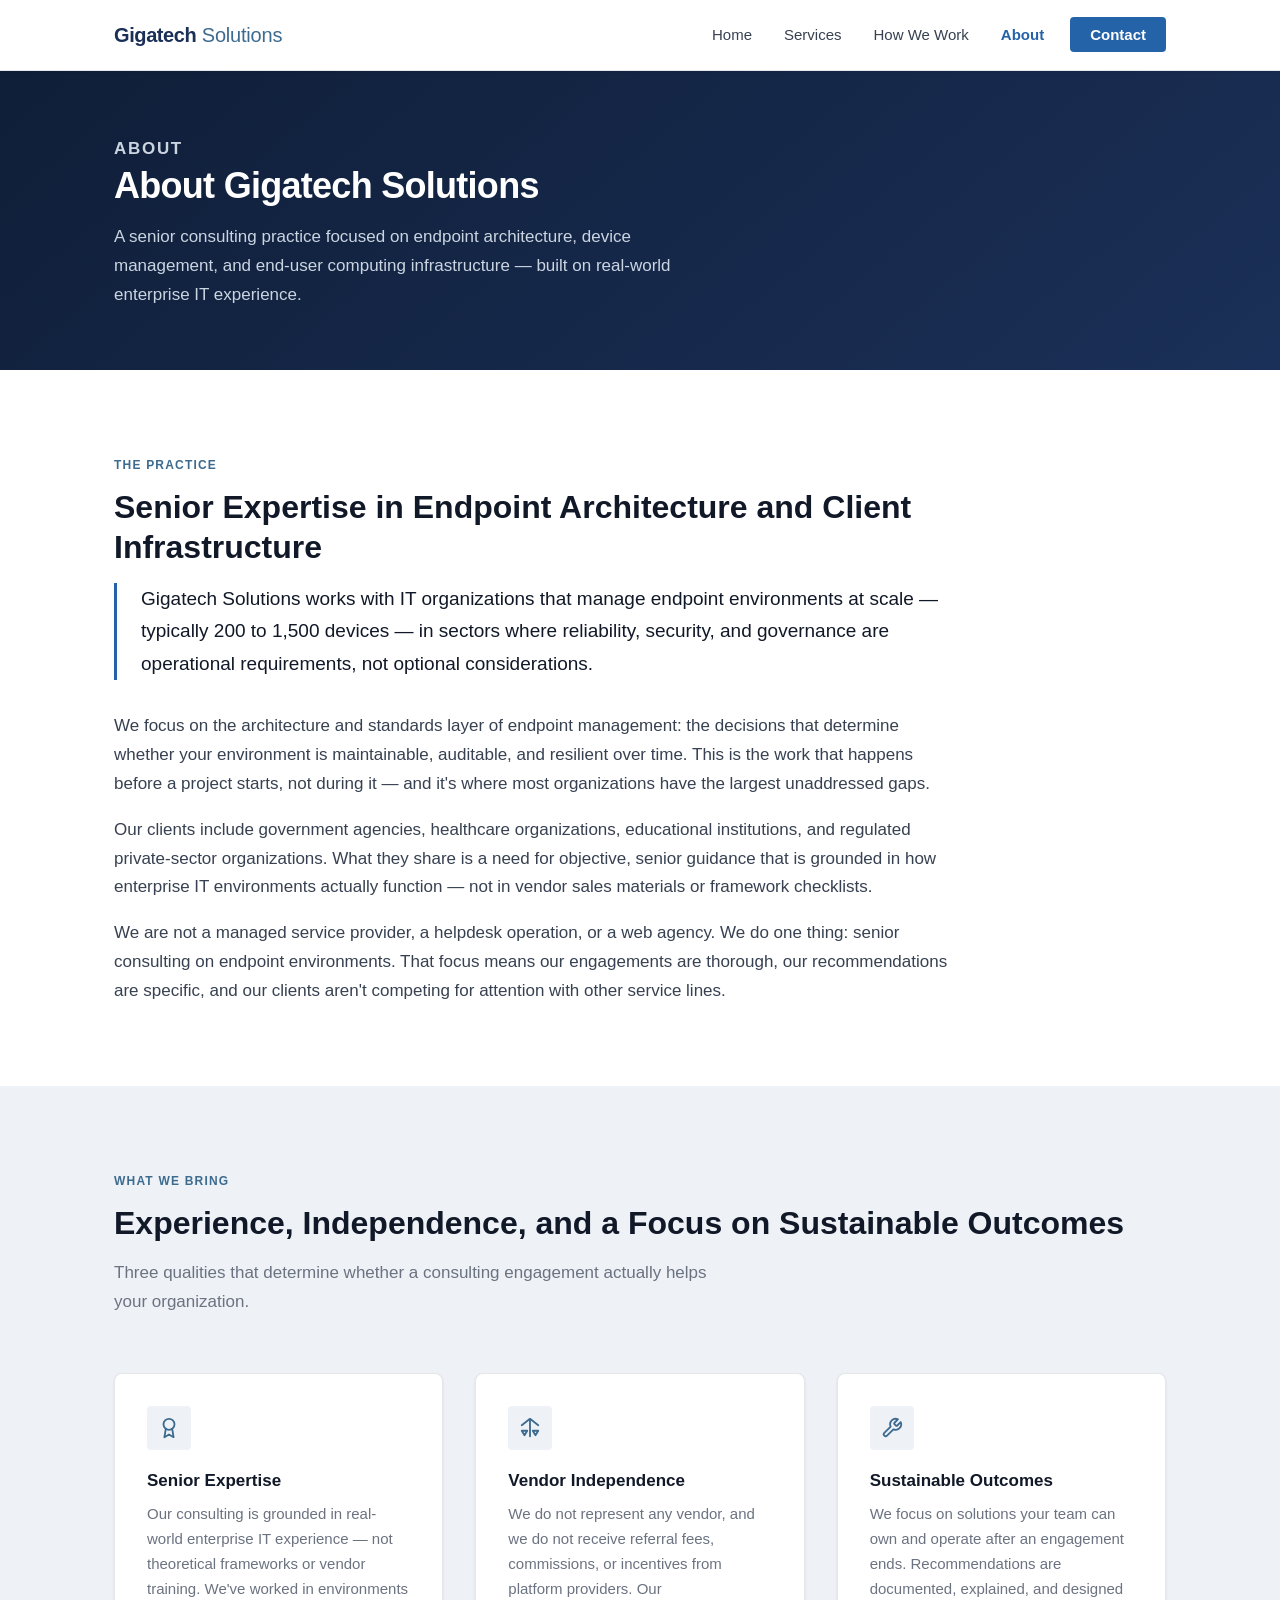
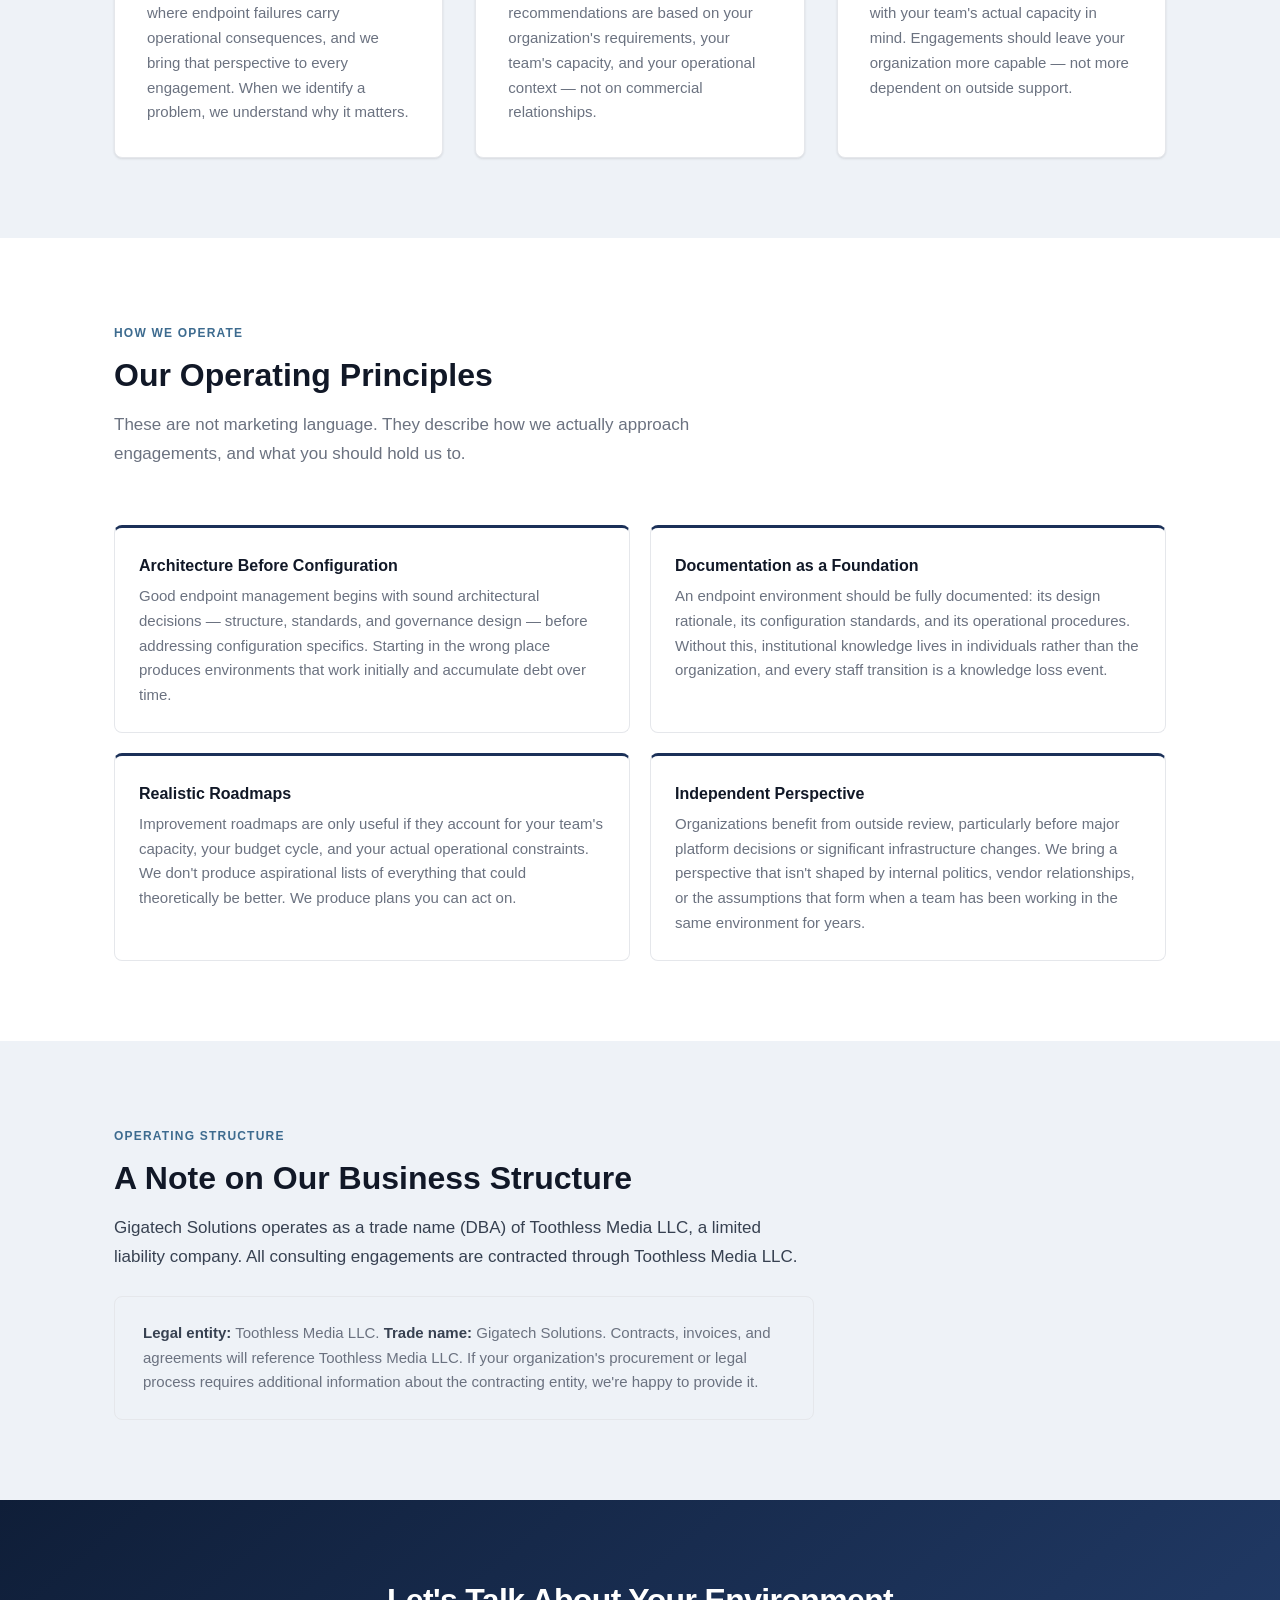
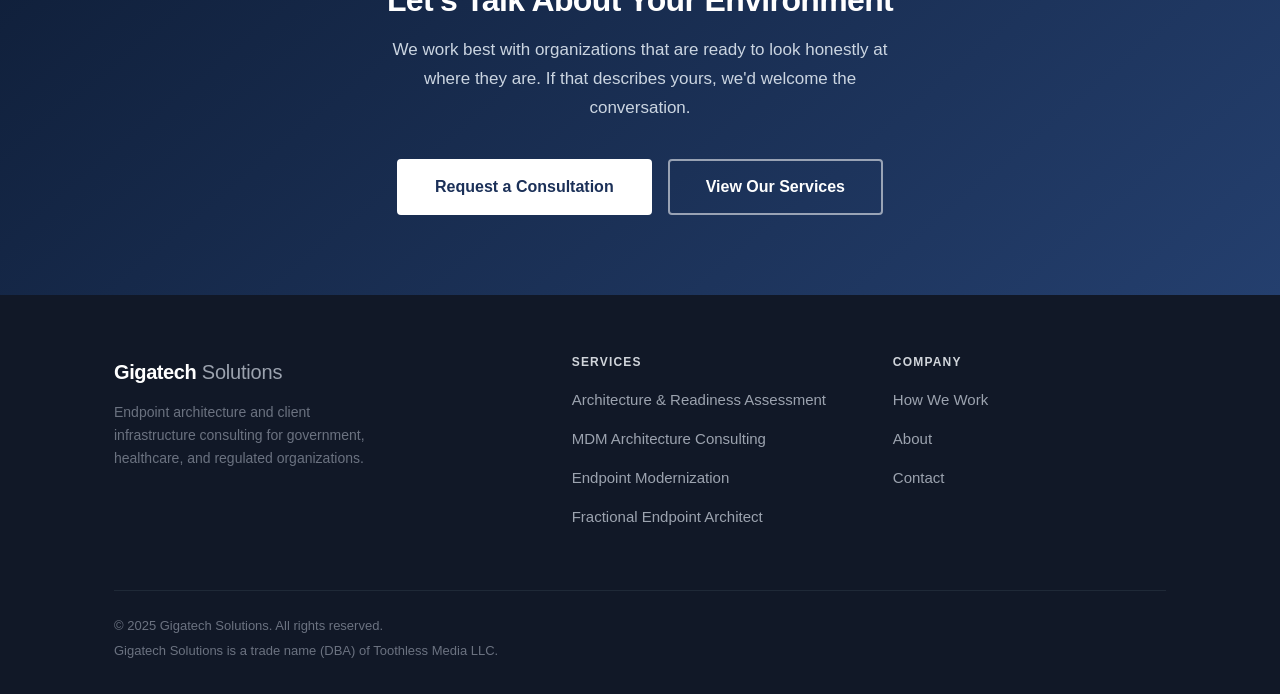
==== about.html @ c2389731 "Initial build: Gigatech Solutions website Five-page static site for Gigatech Solutions (DBA of Tooth" ====
<!DOCTYPE html>
<html lang="en">
<head>
  <meta charset="UTF-8" />
  <meta name="viewport" content="width=device-width, initial-scale=1.0" />
  <title>About — Gigatech Solutions</title>
  <meta name="description" content="Gigatech Solutions is a senior-level consulting practice focused on endpoint architecture, device management, and end-user computing environments. Learn about our approach and operating principles." />
  <link rel="stylesheet" href="css/styles.css" />
</head>
<body>

  <!-- ============================================================
       NAVIGATION
  ============================================================ -->
  <header class="site-header">
    <nav class="nav-container" role="navigation" aria-label="Main navigation">
      <a href="index.html" class="nav-logo" aria-label="Gigatech Solutions home">
        <span class="logo-primary">Gigatech</span><span class="logo-secondary">&nbsp;Solutions</span>
      </a>
      <button class="nav-toggle" aria-label="Toggle navigation" aria-expanded="false">
        <span></span>
        <span></span>
        <span></span>
      </button>
      <ul class="nav-links" role="list">
        <li><a href="index.html">Home</a></li>
        <li><a href="services.html">Services</a></li>
        <li><a href="how-we-work.html">How We Work</a></li>
        <li><a href="about.html">About</a></li>
        <li><a href="contact.html" class="nav-cta">Contact</a></li>
      </ul>
    </nav>
  </header>


  <!-- ============================================================
       PAGE HEADER
  ============================================================ -->
  <section class="page-header" aria-label="Page introduction">
    <div class="container">
      <p class="page-header-label">About</p>
      <h1>About Gigatech Solutions</h1>
      <p>
        A senior consulting practice focused on endpoint architecture, device management,
        and end-user computing infrastructure — built on real-world enterprise IT experience.
      </p>
    </div>
  </section>


  <!-- ============================================================
       ABOUT THE PRACTICE
  ============================================================ -->
  <section class="section" aria-labelledby="about-heading">
    <div class="container">
      <div style="max-width: 840px;">

        <p class="section-label">The Practice</p>
        <h2 class="section-heading" id="about-heading">Senior Expertise in Endpoint Architecture and Client Infrastructure</h2>

        <p class="about-lead">
          Gigatech Solutions works with IT organizations that manage endpoint environments
          at scale — typically 200 to 1,500 devices — in sectors where reliability, security,
          and governance are operational requirements, not optional considerations.
        </p>

        <p>
          We focus on the architecture and standards layer of endpoint management: the
          decisions that determine whether your environment is maintainable, auditable, and
          resilient over time. This is the work that happens before a project starts, not
          during it — and it's where most organizations have the largest unaddressed gaps.
        </p>

        <p>
          Our clients include government agencies, healthcare organizations, educational
          institutions, and regulated private-sector organizations. What they share is a
          need for objective, senior guidance that is grounded in how enterprise IT
          environments actually function — not in vendor sales materials or framework
          checklists.
        </p>

        <p>
          We are not a managed service provider, a helpdesk operation, or a web agency.
          We do one thing: senior consulting on endpoint environments. That focus means our
          engagements are thorough, our recommendations are specific, and our clients aren't
          competing for attention with other service lines.
        </p>

      </div>
    </div>
  </section>


  <!-- ============================================================
       WHAT WE BRING
  ============================================================ -->
  <section class="section section-alt" aria-labelledby="bring-heading">
    <div class="container">

      <div class="section-header">
        <p class="section-label">What We Bring</p>
        <h2 class="section-heading" id="bring-heading">Experience, Independence, and a Focus on Sustainable Outcomes</h2>
        <p class="section-subheading">
          Three qualities that determine whether a consulting engagement actually helps
          your organization.
        </p>
      </div>

      <div class="grid-3">

        <div class="overview-card">
          <div class="card-icon" aria-hidden="true">
            <!-- Award/star icon -->
            <svg width="22" height="22" viewBox="0 0 24 24" fill="none" stroke="currentColor" stroke-width="2" stroke-linecap="round" stroke-linejoin="round">
              <circle cx="12" cy="8" r="6"/>
              <path d="M15.477 12.89L17 22l-5-3-5 3 1.523-9.11"/>
            </svg>
          </div>
          <p class="card-title">Senior Expertise</p>
          <p class="card-text">
            Our consulting is grounded in real-world enterprise IT experience — not theoretical
            frameworks or vendor training. We've worked in environments where endpoint failures
            carry operational consequences, and we bring that perspective to every engagement.
            When we identify a problem, we understand why it matters.
          </p>
        </div>

        <div class="overview-card">
          <div class="card-icon" aria-hidden="true">
            <!-- Scale/balance icon -->
            <svg width="22" height="22" viewBox="0 0 24 24" fill="none" stroke="currentColor" stroke-width="2" stroke-linecap="round" stroke-linejoin="round">
              <line x1="12" y1="3" x2="12" y2="21"/>
              <path d="M3 9l9-7 9 7"/>
              <path d="M3 15h6l-3 5-3-5z"/>
              <path d="M15 15h6l-3 5-3-5z"/>
            </svg>
          </div>
          <p class="card-title">Vendor Independence</p>
          <p class="card-text">
            We do not represent any vendor, and we do not receive referral fees, commissions,
            or incentives from platform providers. Our recommendations are based on your
            organization's requirements, your team's capacity, and your operational context —
            not on commercial relationships.
          </p>
        </div>

        <div class="overview-card">
          <div class="card-icon" aria-hidden="true">
            <!-- Wrench/tool icon -->
            <svg width="22" height="22" viewBox="0 0 24 24" fill="none" stroke="currentColor" stroke-width="2" stroke-linecap="round" stroke-linejoin="round">
              <path d="M14.7 6.3a1 1 0 0 0 0 1.4l1.6 1.6a1 1 0 0 0 1.4 0l3.77-3.77a6 6 0 0 1-7.94 7.94l-6.91 6.91a2.12 2.12 0 0 1-3-3l6.91-6.91a6 6 0 0 1 7.94-7.94l-3.76 3.76z"/>
            </svg>
          </div>
          <p class="card-title">Sustainable Outcomes</p>
          <p class="card-text">
            We focus on solutions your team can own and operate after an engagement ends.
            Recommendations are documented, explained, and designed with your team's actual
            capacity in mind. Engagements should leave your organization more capable —
            not more dependent on outside support.
          </p>
        </div>

      </div>
    </div>
  </section>


  <!-- ============================================================
       OPERATING PRINCIPLES
  ============================================================ -->
  <section class="section" aria-labelledby="principles-heading">
    <div class="container">

      <div class="section-header">
        <p class="section-label">How We Operate</p>
        <h2 class="section-heading" id="principles-heading">Our Operating Principles</h2>
        <p class="section-subheading">
          These are not marketing language. They describe how we actually approach
          engagements, and what you should hold us to.
        </p>
      </div>

      <div class="principles-grid">

        <div class="principle-item">
          <h4>Architecture Before Configuration</h4>
          <p>
            Good endpoint management begins with sound architectural decisions — structure,
            standards, and governance design — before addressing configuration specifics.
            Starting in the wrong place produces environments that work initially and
            accumulate debt over time.
          </p>
        </div>

        <div class="principle-item">
          <h4>Documentation as a Foundation</h4>
          <p>
            An endpoint environment should be fully documented: its design rationale,
            its configuration standards, and its operational procedures. Without this,
            institutional knowledge lives in individuals rather than the organization,
            and every staff transition is a knowledge loss event.
          </p>
        </div>

        <div class="principle-item">
          <h4>Realistic Roadmaps</h4>
          <p>
            Improvement roadmaps are only useful if they account for your team's capacity,
            your budget cycle, and your actual operational constraints. We don't produce
            aspirational lists of everything that could theoretically be better.
            We produce plans you can act on.
          </p>
        </div>

        <div class="principle-item">
          <h4>Independent Perspective</h4>
          <p>
            Organizations benefit from outside review, particularly before major platform
            decisions or significant infrastructure changes. We bring a perspective that
            isn't shaped by internal politics, vendor relationships, or the assumptions
            that form when a team has been working in the same environment for years.
          </p>
        </div>

      </div>
    </div>
  </section>


  <!-- ============================================================
       OPERATING STRUCTURE
  ============================================================ -->
  <section class="section section-alt" aria-labelledby="structure-heading">
    <div class="container">
      <div style="max-width: 700px;">

        <p class="section-label">Operating Structure</p>
        <h2 class="section-heading" id="structure-heading">A Note on Our Business Structure</h2>

        <p>
          Gigatech Solutions operates as a trade name (DBA) of Toothless Media LLC, a limited
          liability company. All consulting engagements are contracted through Toothless Media LLC.
        </p>

        <div class="dba-notice mt-6">
          <strong>Legal entity:</strong> Toothless Media LLC. <strong>Trade name:</strong> Gigatech Solutions.
          Contracts, invoices, and agreements will reference Toothless Media LLC. If your organization's
          procurement or legal process requires additional information about the contracting entity,
          we're happy to provide it.
        </div>

      </div>
    </div>
  </section>


  <!-- ============================================================
       CTA BANNER
  ============================================================ -->
  <section class="cta-section" aria-labelledby="about-cta-heading">
    <div class="container">
      <h2 id="about-cta-heading">Let's Talk About Your Environment</h2>
      <p>
        We work best with organizations that are ready to look honestly at where they are.
        If that describes yours, we'd welcome the conversation.
      </p>
      <div class="cta-actions">
        <a href="contact.html" class="btn btn-white btn-lg">Request a Consultation</a>
        <a href="services.html" class="btn btn-outline-white btn-lg">View Our Services</a>
      </div>
    </div>
  </section>


  <!-- ============================================================
       FOOTER
  ============================================================ -->
  <footer class="site-footer" role="contentinfo">
    <div class="container">
      <div class="footer-grid">

        <div class="footer-brand">
          <a href="index.html" class="nav-logo" aria-label="Gigatech Solutions home">
            <span class="logo-primary">Gigatech</span><span class="logo-secondary">&nbsp;Solutions</span>
          </a>
          <p class="footer-tagline">
            Endpoint architecture and client infrastructure consulting for government,
            healthcare, and regulated organizations.
          </p>
        </div>

        <div class="footer-col">
          <h4>Services</h4>
          <ul>
            <li><a href="services.html#assessment">Architecture &amp; Readiness Assessment</a></li>
            <li><a href="services.html#mdm">MDM Architecture Consulting</a></li>
            <li><a href="services.html#modernization">Endpoint Modernization</a></li>
            <li><a href="services.html#fractional">Fractional Endpoint Architect</a></li>
          </ul>
        </div>

        <div class="footer-col">
          <h4>Company</h4>
          <ul>
            <li><a href="how-we-work.html">How We Work</a></li>
            <li><a href="about.html">About</a></li>
            <li><a href="contact.html">Contact</a></li>
          </ul>
        </div>

      </div>

      <div class="footer-bottom">
        <div class="footer-legal">
          <p>&copy; 2025 Gigatech Solutions. All rights reserved.</p>
          <p>Gigatech Solutions is a trade name (DBA) of Toothless Media LLC.</p>
        </div>
      </div>
    </div>
  </footer>

  <script src="js/main.js"></script>
</body>
</html>
---- css/styles.css ----
/* ==============================================
   Gigatech Solutions — Main Stylesheet
   Version 1.0
   ============================================== */


/* ==============================================
   1. CSS CUSTOM PROPERTIES
   ============================================== */

:root {
  /* Colors */
  --navy:          #1b3058;
  --navy-dark:     #0f1e38;
  --navy-mid:      #243f6e;
  --blue:          #2563a8;
  --blue-hover:    #1d4f8c;
  --blue-light:    #dbeafe;
  --steel:         #3d6b8f;
  --text-dark:     #111827;
  --text-body:     #374151;
  --text-muted:    #6b7280;
  --border:        #e5e7eb;
  --border-light:  #f3f4f6;
  --bg-white:      #ffffff;
  --bg-light:      #f9fafb;
  --bg-section:    #eef2f7;

  /* Shadows */
  --shadow-sm: 0 1px 3px rgba(0,0,0,0.07), 0 1px 2px rgba(0,0,0,0.04);
  --shadow-md: 0 4px 8px rgba(0,0,0,0.08), 0 2px 4px rgba(0,0,0,0.04);
  --shadow-lg: 0 10px 24px rgba(0,0,0,0.10), 0 4px 8px rgba(0,0,0,0.05);

  /* Typography */
  --font: -apple-system, BlinkMacSystemFont, 'Segoe UI', Roboto, 'Helvetica Neue', Arial, sans-serif;

  /* Spacing */
  --section-padding: 80px;
  --container-padding: 24px;
  --max-width: 1100px;

  /* Layout */
  --nav-height: 70px;
  --radius:    4px;
  --radius-md: 8px;

  /* Transitions */
  --transition:      150ms ease;
  --transition-slow: 250ms ease;
}


/* ==============================================
   2. RESET & BASE
   ============================================== */

*, *::before, *::after {
  box-sizing: border-box;
  margin: 0;
  padding: 0;
}

html {
  font-size: 16px;
  scroll-behavior: smooth;
  -webkit-font-smoothing: antialiased;
  -moz-osx-font-smoothing: grayscale;
}

body {
  font-family: var(--font);
  font-size: 1.0625rem;
  line-height: 1.7;
  color: var(--text-body);
  background-color: var(--bg-white);
}

img { max-width: 100%; display: block; }

a {
  color: var(--blue);
  text-decoration: none;
  transition: color var(--transition);
}
a:hover { color: var(--blue-hover); }

ul { list-style: none; }

h1, h2, h3, h4, h5, h6 {
  font-family: var(--font);
  font-weight: 700;
  line-height: 1.25;
  color: var(--text-dark);
}

h1 { font-size: 2.75rem; }
h2 { font-size: 2rem; }
h3 { font-size: 1.375rem; }
h4 { font-size: 1.125rem; }

p { margin-bottom: 1em; }
p:last-child { margin-bottom: 0; }

strong { font-weight: 600; color: var(--text-dark); }


/* ==============================================
   3. LAYOUT UTILITIES
   ============================================== */

.container {
  max-width: var(--max-width);
  margin: 0 auto;
  padding: 0 var(--container-padding);
}

.section { padding: var(--section-padding) 0; }

.section-alt  { background-color: var(--bg-section); }
.section-dark { background-color: var(--navy); color: white; }

.section-label {
  display: inline-block;
  font-size: 0.75rem;
  font-weight: 600;
  letter-spacing: 0.1em;
  text-transform: uppercase;
  color: var(--steel);
  margin-bottom: 12px;
}
.section-dark .section-label { color: #93c5fd; }

.section-heading {
  font-size: 2rem;
  font-weight: 700;
  color: var(--text-dark);
  line-height: 1.25;
  margin-bottom: 16px;
}
.section-dark .section-heading { color: white; }

.section-subheading {
  font-size: 1.0625rem;
  color: var(--text-muted);
  max-width: 600px;
  line-height: 1.7;
}
.section-dark .section-subheading { color: #cbd5e1; }

.section-header { margin-bottom: 56px; }
.section-header.centered { text-align: center; }
.section-header.centered .section-subheading { margin: 0 auto; }

.grid-2 { display: grid; grid-template-columns: 1fr 1fr;          gap: 32px; }
.grid-3 { display: grid; grid-template-columns: repeat(3, 1fr);   gap: 32px; }
.grid-4 { display: grid; grid-template-columns: repeat(4, 1fr);   gap: 24px; }


/* ==============================================
   4. BUTTONS
   ============================================== */

.btn {
  display: inline-block;
  padding: 12px 28px;
  font-size: 0.9375rem;
  font-weight: 600;
  font-family: var(--font);
  border-radius: var(--radius);
  cursor: pointer;
  transition: background-color var(--transition), color var(--transition),
              border-color var(--transition), box-shadow var(--transition);
  border: 2px solid transparent;
  text-align: center;
  white-space: nowrap;
  line-height: 1.4;
}

.btn-primary {
  background-color: var(--blue);
  color: white;
  border-color: var(--blue);
}
.btn-primary:hover {
  background-color: var(--blue-hover);
  border-color: var(--blue-hover);
  color: white;
  box-shadow: 0 2px 8px rgba(37,99,168,0.3);
}

.btn-outline {
  background-color: transparent;
  color: var(--blue);
  border-color: var(--blue);
}
.btn-outline:hover {
  background-color: var(--blue);
  color: white;
}

.btn-outline-white {
  background-color: transparent;
  color: white;
  border-color: rgba(255,255,255,0.55);
}
.btn-outline-white:hover {
  background-color: rgba(255,255,255,0.1);
  border-color: white;
  color: white;
}

.btn-white {
  background-color: white;
  color: var(--navy);
  border-color: white;
}
.btn-white:hover {
  background-color: #e8eef6;
  color: var(--navy-dark);
}

.btn-lg {
  padding: 15px 36px;
  font-size: 1rem;
}


/* ==============================================
   5. NAVIGATION
   ============================================== */

.site-header {
  position: sticky;
  top: 0;
  z-index: 100;
  background-color: white;
  border-bottom: 1px solid var(--border);
  box-shadow: 0 1px 4px rgba(0,0,0,0.06);
}

.nav-container {
  max-width: var(--max-width);
  margin: 0 auto;
  padding: 0 var(--container-padding);
  display: flex;
  align-items: center;
  justify-content: space-between;
  height: var(--nav-height);
}

.nav-logo {
  text-decoration: none;
  display: flex;
  align-items: baseline;
}
.logo-primary {
  font-size: 1.25rem;
  font-weight: 800;
  color: var(--navy);
  letter-spacing: -0.02em;
}
.logo-secondary {
  font-size: 1.25rem;
  font-weight: 400;
  color: var(--steel);
  letter-spacing: -0.01em;
}

.nav-links {
  display: flex;
  align-items: center;
  gap: 4px;
}
.nav-links a {
  font-size: 0.9375rem;
  font-weight: 500;
  color: var(--text-body);
  padding: 8px 14px;
  border-radius: var(--radius);
  transition: color var(--transition), background-color var(--transition);
  text-decoration: none;
}
.nav-links a:hover {
  color: var(--navy);
  background-color: var(--bg-light);
}
.nav-links a.active {
  color: var(--blue);
  font-weight: 600;
}
.nav-links .nav-cta {
  background-color: var(--blue);
  color: white;
  padding: 9px 20px;
  border-radius: var(--radius);
  font-weight: 600;
  margin-left: 8px;
}
.nav-links .nav-cta:hover {
  background-color: var(--blue-hover);
  color: white;
}
.nav-links .nav-cta.active {
  background-color: var(--blue-hover);
  color: white;
}

/* Mobile hamburger */
.nav-toggle {
  display: none;
  flex-direction: column;
  justify-content: space-between;
  width: 28px;
  height: 20px;
  background: none;
  border: none;
  cursor: pointer;
  padding: 0;
}
.nav-toggle span {
  display: block;
  width: 100%;
  height: 2px;
  background-color: var(--text-dark);
  border-radius: 2px;
  transition: transform var(--transition-slow), opacity var(--transition-slow);
}


/* ==============================================
   6. HERO  (home page)
   ============================================== */

.hero {
  background: linear-gradient(140deg, var(--navy-dark) 0%, var(--navy) 55%, var(--navy-mid) 100%);
  padding: 100px 0 96px;
  color: white;
}

.hero-eyebrow {
  display: inline-block;
  font-size: 0.8125rem;
  font-weight: 600;
  letter-spacing: 0.12em;
  text-transform: uppercase;
  color: #93c5fd;
  margin-bottom: 20px;
}

.hero-headline {
  font-size: 3rem;
  font-weight: 800;
  color: white;
  line-height: 1.15;
  letter-spacing: -0.025em;
  margin-bottom: 24px;
  max-width: 800px;
}

.hero-sub {
  font-size: 1.1875rem;
  color: #cbd5e1;
  line-height: 1.75;
  max-width: 620px;
  margin-bottom: 40px;
}

.hero-actions {
  display: flex;
  gap: 16px;
  flex-wrap: wrap;
  align-items: center;
}


/* ==============================================
   7. PAGE HEADER  (interior pages)
   ============================================== */

.page-header {
  background: linear-gradient(140deg, var(--navy-dark) 0%, var(--navy) 100%);
  padding: 64px 0 60px;
  color: white;
}

.page-header-label {
  display: inline-block;
  font-size: 0.75rem;
  font-weight: 600;
  letter-spacing: 0.1em;
  text-transform: uppercase;
  color: #93c5fd;
  margin-bottom: 12px;
}

.page-header h1 {
  font-size: 2.25rem;
  font-weight: 800;
  color: white;
  line-height: 1.2;
  letter-spacing: -0.02em;
  margin-bottom: 16px;
  max-width: 700px;
}

.page-header p {
  font-size: 1.0625rem;
  color: #cbd5e1;
  max-width: 620px;
  line-height: 1.7;
  margin-bottom: 0;
}


/* ==============================================
   8. WHO WE HELP  (home page)
   ============================================== */

.help-grid {
  display: grid;
  grid-template-columns: 1fr 1fr;
  gap: 14px;
}

.help-item {
  display: flex;
  align-items: flex-start;
  gap: 14px;
  padding: 20px 22px;
  background: white;
  border: 1px solid var(--border);
  border-left: 3px solid var(--blue);
  border-radius: var(--radius-md);
}

.help-item-icon {
  flex-shrink: 0;
  width: 32px;
  height: 32px;
  background-color: var(--blue-light);
  border-radius: 50%;
  display: flex;
  align-items: center;
  justify-content: center;
  color: var(--blue);
  font-size: 0.875rem;
  font-weight: 700;
  margin-top: 1px;
}

.help-item p {
  font-size: 0.9375rem;
  color: var(--text-body);
  line-height: 1.55;
  margin: 0;
}


/* ==============================================
   9. OVERVIEW CARDS  (home page)
   ============================================== */

.overview-card {
  background: white;
  border: 1px solid var(--border);
  border-radius: var(--radius-md);
  padding: 32px;
  box-shadow: var(--shadow-sm);
  transition: box-shadow var(--transition-slow), transform var(--transition-slow);
  display: flex;
  flex-direction: column;
}
.overview-card:hover {
  box-shadow: var(--shadow-md);
  transform: translateY(-2px);
}

.card-icon {
  width: 44px;
  height: 44px;
  background-color: var(--bg-section);
  border-radius: var(--radius);
  display: flex;
  align-items: center;
  justify-content: center;
  margin-bottom: 20px;
  color: var(--steel);
  flex-shrink: 0;
}

.card-title {
  font-size: 1.0625rem;
  font-weight: 700;
  color: var(--text-dark);
  margin-bottom: 10px;
  line-height: 1.3;
}

.card-text {
  font-size: 0.9375rem;
  color: var(--text-muted);
  line-height: 1.65;
  margin-bottom: 0;
  flex: 1;
}


/* ==============================================
   10. CHECK LIST
   ============================================== */

.check-list {
  list-style: none;
  padding: 0;
}

.check-list li {
  display: flex;
  align-items: flex-start;
  gap: 12px;
  padding: 9px 0;
  font-size: 0.9375rem;
  color: var(--text-body);
  line-height: 1.6;
  border-bottom: 1px solid var(--border-light);
}
.check-list li:last-child { border-bottom: none; }

.check-list li::before {
  content: '';
  flex-shrink: 0;
  width: 20px;
  height: 20px;
  background-color: var(--bg-section);
  border-radius: 50%;
  background-image: url("data:image/svg+xml,%3Csvg xmlns='http://www.w3.org/2000/svg' viewBox='0 0 20 20' fill='%232563a8'%3E%3Cpath fill-rule='evenodd' d='M16.707 5.293a1 1 0 010 1.414l-8 8a1 1 0 01-1.414 0l-4-4a1 1 0 011.414-1.414L8 12.586l7.293-7.293a1 1 0 011.414 0z' clip-rule='evenodd'/%3E%3C/svg%3E");
  background-repeat: no-repeat;
  background-position: center;
  background-size: 12px;
  margin-top: 2px;
}

/* Light variant (dark backgrounds) */
.check-list-light li {
  color: #cbd5e1;
  border-bottom-color: rgba(255,255,255,0.08);
}
.check-list-light li::before {
  background-color: rgba(255,255,255,0.1);
  background-image: url("data:image/svg+xml,%3Csvg xmlns='http://www.w3.org/2000/svg' viewBox='0 0 20 20' fill='%2393c5fd'%3E%3Cpath fill-rule='evenodd' d='M16.707 5.293a1 1 0 010 1.414l-8 8a1 1 0 01-1.414 0l-4-4a1 1 0 011.414-1.414L8 12.586l7.293-7.293a1 1 0 011.414 0z' clip-rule='evenodd'/%3E%3C/svg%3E");
}


/* ==============================================
   11. FLAGSHIP SERVICE
   ============================================== */

.flagship {
  background: white;
  border: 1px solid var(--border);
  border-radius: var(--radius-md);
  overflow: hidden;
  box-shadow: var(--shadow-md);
  margin-bottom: 64px;
}

.flagship-header {
  background: linear-gradient(140deg, var(--navy-dark) 0%, var(--navy) 100%);
  padding: 48px 48px 44px;
  color: white;
}

.flagship-badge {
  display: inline-block;
  background: rgba(255,255,255,0.15);
  color: #bfdbfe;
  font-size: 0.75rem;
  font-weight: 600;
  letter-spacing: 0.1em;
  text-transform: uppercase;
  padding: 4px 14px;
  border-radius: 100px;
  margin-bottom: 18px;
}

.flagship-header h2 {
  font-size: 1.75rem;
  color: white;
  font-weight: 800;
  margin-bottom: 12px;
  line-height: 1.2;
}

.flagship-header > p {
  color: #cbd5e1;
  font-size: 1rem;
  max-width: 620px;
  margin-bottom: 0;
}

.flagship-body {
  padding: 48px;
  display: grid;
  grid-template-columns: 1fr 1fr;
  gap: 48px;
}

.flagship-col h3 {
  font-size: 0.8125rem;
  font-weight: 700;
  text-transform: uppercase;
  letter-spacing: 0.1em;
  color: var(--steel);
  margin-bottom: 18px;
}

.flagship-meta {
  background-color: var(--bg-section);
  padding: 22px 48px;
  display: flex;
  gap: 48px;
  border-top: 1px solid var(--border);
  flex-wrap: wrap;
  align-items: center;
}

.flagship-meta-item {
  display: flex;
  flex-direction: column;
}
.flagship-meta-label {
  font-size: 0.6875rem;
  font-weight: 700;
  text-transform: uppercase;
  letter-spacing: 0.1em;
  color: var(--text-muted);
  margin-bottom: 3px;
}
.flagship-meta-value {
  font-size: 0.9375rem;
  font-weight: 600;
  color: var(--text-dark);
}


/* ==============================================
   12. ADDITIONAL SERVICE CARDS
   ============================================== */

.service-card {
  background: white;
  border: 1px solid var(--border);
  border-radius: var(--radius-md);
  padding: 36px 32px;
  box-shadow: var(--shadow-sm);
  transition: box-shadow var(--transition-slow), transform var(--transition-slow);
  display: flex;
  flex-direction: column;
}
.service-card:hover {
  box-shadow: var(--shadow-md);
  transform: translateY(-2px);
}

.service-card-number {
  font-size: 0.6875rem;
  font-weight: 700;
  letter-spacing: 0.12em;
  color: var(--blue);
  text-transform: uppercase;
  margin-bottom: 12px;
}

.service-card h3 {
  font-size: 1.1875rem;
  font-weight: 700;
  color: var(--text-dark);
  margin-bottom: 14px;
  line-height: 1.3;
}

.service-card p {
  font-size: 0.9375rem;
  color: var(--text-body);
  line-height: 1.7;
  flex: 1;
  margin-bottom: 0;
}

.service-card-footer {
  margin-top: 24px;
  padding-top: 18px;
  border-top: 1px solid var(--border-light);
  font-size: 0.875rem;
  color: var(--text-muted);
  font-style: italic;
}


/* ==============================================
   13. PROCESS STEPS
   ============================================== */

.process-steps {
  max-width: 760px;
}

.process-step {
  display: flex;
  gap: 28px;
  position: relative;
}

/* Connecting vertical line between steps */
.process-step:not(:last-child)::after {
  content: '';
  position: absolute;
  left: 22px;
  top: 46px;
  width: 2px;
  bottom: 0;
  background: var(--border);
}

.step-marker {
  flex-shrink: 0;
  z-index: 1;
}

.step-number {
  width: 46px;
  height: 46px;
  background: var(--navy);
  color: white;
  border-radius: 50%;
  display: flex;
  align-items: center;
  justify-content: center;
  font-size: 0.9375rem;
  font-weight: 700;
}

.step-content {
  padding-bottom: 48px;
  flex: 1;
}
.process-step:last-child .step-content { padding-bottom: 0; }

.step-content h3 {
  font-size: 1.125rem;
  font-weight: 700;
  color: var(--text-dark);
  margin-bottom: 10px;
  margin-top: 10px;
  line-height: 1.3;
}

.step-content p {
  font-size: 0.9375rem;
  color: var(--text-body);
  line-height: 1.7;
}


/* ==============================================
   14. ABOUT PAGE ELEMENTS
   ============================================== */

.about-lead {
  font-size: 1.1875rem;
  font-weight: 400;
  color: var(--text-dark);
  line-height: 1.7;
  border-left: 3px solid var(--blue);
  padding-left: 24px;
  margin-bottom: 32px;
}

.principles-grid {
  display: grid;
  grid-template-columns: 1fr 1fr;
  gap: 20px;
}

.principle-item {
  padding: 28px 24px 24px;
  background: white;
  border: 1px solid var(--border);
  border-radius: var(--radius-md);
  border-top: 3px solid var(--navy);
}

.principle-item h4 {
  font-size: 1rem;
  font-weight: 700;
  color: var(--text-dark);
  margin-bottom: 8px;
}

.principle-item p {
  font-size: 0.9375rem;
  color: var(--text-muted);
  line-height: 1.65;
  margin: 0;
}

.dba-notice {
  background: var(--bg-section);
  border: 1px solid var(--border);
  border-radius: var(--radius-md);
  padding: 24px 28px;
  font-size: 0.9375rem;
  color: var(--text-muted);
  line-height: 1.65;
}
.dba-notice strong { color: var(--text-body); }


/* ==============================================
   15. CONTACT FORM
   ============================================== */

.contact-layout {
  display: grid;
  grid-template-columns: 1fr 380px;
  gap: 56px;
  align-items: start;
}

.contact-form-wrap {
  background: white;
  border: 1px solid var(--border);
  border-radius: var(--radius-md);
  padding: 40px;
  box-shadow: var(--shadow-sm);
}

.form-group { margin-bottom: 22px; }

.form-label {
  display: block;
  font-size: 0.875rem;
  font-weight: 600;
  color: var(--text-dark);
  margin-bottom: 6px;
}
.form-label .required { color: #dc2626; margin-left: 2px; }

.form-input,
.form-textarea,
.form-select {
  width: 100%;
  padding: 10px 14px;
  font-size: 0.9375rem;
  font-family: var(--font);
  color: var(--text-dark);
  background-color: white;
  border: 1px solid var(--border);
  border-radius: var(--radius);
  transition: border-color var(--transition), box-shadow var(--transition);
  line-height: 1.5;
  appearance: none;
}
.form-input:focus,
.form-textarea:focus,
.form-select:focus {
  outline: none;
  border-color: var(--blue);
  box-shadow: 0 0 0 3px rgba(37,99,168,0.12);
}

.form-textarea {
  min-height: 140px;
  resize: vertical;
}

.form-grid-2 {
  display: grid;
  grid-template-columns: 1fr 1fr;
  gap: 16px;
}

.form-submit {
  width: 100%;
  padding: 13px;
  font-size: 1rem;
  font-weight: 600;
  background: var(--blue);
  color: white;
  border: none;
  border-radius: var(--radius);
  cursor: pointer;
  transition: background-color var(--transition), box-shadow var(--transition);
  font-family: var(--font);
}
.form-submit:hover {
  background-color: var(--blue-hover);
  box-shadow: 0 2px 8px rgba(37,99,168,0.3);
}

.form-note {
  font-size: 0.8125rem;
  color: var(--text-muted);
  text-align: center;
  margin-top: 14px;
}

/* Form success state */
.form-success {
  display: none;
  text-align: center;
  padding: 32px 16px;
}
.form-success.visible { display: block; }

.form-success-icon {
  width: 56px;
  height: 56px;
  background: #dcfce7;
  border-radius: 50%;
  display: flex;
  align-items: center;
  justify-content: center;
  margin: 0 auto 20px;
  color: #16a34a;
}
.form-success h3 {
  font-size: 1.25rem;
  margin-bottom: 10px;
}
.form-success p {
  font-size: 0.9375rem;
  color: var(--text-muted);
}

/* Contact sidebar */
.contact-sidebar {
  position: sticky;
  top: calc(var(--nav-height) + 24px);
  display: flex;
  flex-direction: column;
  gap: 18px;
}

.contact-info-block {
  background: white;
  border: 1px solid var(--border);
  border-radius: var(--radius-md);
  padding: 28px 28px 24px;
}
.contact-info-block h3 {
  font-size: 0.9375rem;
  font-weight: 700;
  color: var(--text-dark);
  margin-bottom: 10px;
}
.contact-info-block p {
  font-size: 0.9375rem;
  color: var(--text-muted);
  line-height: 1.65;
  margin-bottom: 0;
}

.confidentiality-notice {
  background: var(--bg-section);
  border: 1px solid var(--border);
  border-radius: var(--radius-md);
  padding: 22px 24px;
  font-size: 0.875rem;
  color: var(--text-muted);
  line-height: 1.65;
}
.confidentiality-notice strong {
  display: block;
  color: var(--text-body);
  margin-bottom: 6px;
  font-size: 0.8125rem;
  text-transform: uppercase;
  letter-spacing: 0.06em;
}


/* ==============================================
   16. CTA SECTIONS
   ============================================== */

.cta-section {
  background: linear-gradient(140deg, var(--navy-dark) 0%, var(--navy-mid) 100%);
  padding: 80px 0;
  text-align: center;
  color: white;
}

.cta-section h2 {
  font-size: 2rem;
  font-weight: 800;
  color: white;
  margin-bottom: 16px;
  letter-spacing: -0.02em;
}

.cta-section p {
  font-size: 1.0625rem;
  color: #cbd5e1;
  max-width: 520px;
  margin: 0 auto 36px;
  line-height: 1.7;
}

.cta-actions {
  display: flex;
  justify-content: center;
  gap: 16px;
  flex-wrap: wrap;
}


/* ==============================================
   17. FOOTER
   ============================================== */

.site-footer {
  background: #111827;
  color: #9ca3af;
  padding: 60px 0 32px;
}

.footer-grid {
  display: grid;
  grid-template-columns: 1.5fr 1fr 1fr;
  gap: 48px;
  margin-bottom: 48px;
}

.footer-brand .logo-primary { color: white; }
.footer-brand .logo-secondary { color: #9ca3af; }

.footer-tagline {
  font-size: 0.875rem;
  color: #6b7280;
  line-height: 1.65;
  margin-top: 12px;
  max-width: 280px;
}

.footer-col h4 {
  font-size: 0.75rem;
  font-weight: 700;
  text-transform: uppercase;
  letter-spacing: 0.1em;
  color: #d1d5db;
  margin-bottom: 16px;
}

.footer-col ul li { margin-bottom: 10px; }

.footer-col ul li a {
  font-size: 0.9375rem;
  color: #9ca3af;
  text-decoration: none;
  transition: color var(--transition);
}
.footer-col ul li a:hover { color: white; }

.footer-bottom {
  border-top: 1px solid #1f2937;
  padding-top: 24px;
  display: flex;
  justify-content: space-between;
  align-items: flex-start;
  gap: 16px;
  flex-wrap: wrap;
}

.footer-legal {
  font-size: 0.8125rem;
  color: #6b7280;
  line-height: 1.65;
}

.footer-legal p { margin-bottom: 4px; }
.footer-legal p:last-child { margin-bottom: 0; }


/* ==============================================
   18. UTILITY CLASSES
   ============================================== */

.text-center  { text-align: center; }
.text-muted   { color: var(--text-muted); }
.text-sm      { font-size: 0.875rem; }
.mt-4  { margin-top: 16px; }
.mt-6  { margin-top: 24px; }
.mt-8  { margin-top: 32px; }
.mt-12 { margin-top: 48px; }
.mb-0  { margin-bottom: 0; }
.mb-4  { margin-bottom: 16px; }
.mb-6  { margin-bottom: 24px; }
.mb-8  { margin-bottom: 32px; }
.mb-12 { margin-bottom: 48px; }


/* ==============================================
   19. RESPONSIVE — TABLET  (≤ 960px)
   ============================================== */

@media (max-width: 960px) {
  :root { --section-padding: 64px; }

  .hero { padding: 80px 0 72px; }
  .hero-headline { font-size: 2.5rem; }

  .grid-3 { grid-template-columns: 1fr 1fr; }
  .grid-4 { grid-template-columns: 1fr 1fr; }

  .flagship-body {
    grid-template-columns: 1fr;
    gap: 32px;
    padding: 36px;
  }
  .flagship-header { padding: 36px; }
  .flagship-meta   { padding: 20px 36px; }

  .contact-layout { grid-template-columns: 1fr; gap: 40px; }
  .contact-sidebar { position: static; }

  .principles-grid { grid-template-columns: 1fr; }

  .footer-grid { grid-template-columns: 1fr 1fr; gap: 32px; }
  .footer-brand { grid-column: 1 / -1; }
}


/* ==============================================
   20. RESPONSIVE — MOBILE  (≤ 640px)
   ============================================== */

@media (max-width: 640px) {
  :root {
    --section-padding: 56px;
    --container-padding: 20px;
  }

  h1 { font-size: 1.875rem; }
  h2, .section-heading { font-size: 1.625rem; }

  .hero { padding: 64px 0 56px; }
  .hero-headline { font-size: 2rem; }
  .hero-sub { font-size: 1.0625rem; }

  .page-header { padding: 48px 0 40px; }
  .page-header h1 { font-size: 1.75rem; }

  /* Mobile nav */
  .nav-toggle { display: flex; }

  .nav-links {
    display: none;
    position: absolute;
    top: var(--nav-height);
    left: 0;
    right: 0;
    background: white;
    flex-direction: column;
    padding: 16px 20px 24px;
    border-bottom: 1px solid var(--border);
    box-shadow: 0 8px 24px rgba(0,0,0,0.1);
    gap: 4px;
  }
  .nav-links.open { display: flex; }

  .nav-links a {
    padding: 12px 16px;
    display: block;
    width: 100%;
    font-size: 1rem;
  }
  .nav-links .nav-cta {
    margin-left: 0;
    margin-top: 8px;
    text-align: center;
  }

  /* Hamburger animation */
  .nav-toggle.open span:nth-child(1) { transform: translateY(9px) rotate(45deg); }
  .nav-toggle.open span:nth-child(2) { opacity: 0; }
  .nav-toggle.open span:nth-child(3) { transform: translateY(-9px) rotate(-45deg); }

  /* Grid overrides */
  .grid-2,
  .grid-3,
  .grid-4,
  .help-grid { grid-template-columns: 1fr; }

  .flagship-body   { padding: 28px 24px; }
  .flagship-header { padding: 28px 24px; }
  .flagship-meta   { padding: 20px 24px; flex-direction: column; gap: 16px; }

  .hero-actions { flex-direction: column; align-items: flex-start; }
  .cta-actions  { flex-direction: column; align-items: center; }

  .footer-grid { grid-template-columns: 1fr; gap: 32px; }
  .footer-bottom { flex-direction: column; }

  .form-grid-2 { grid-template-columns: 1fr; }
  .contact-form-wrap { padding: 28px 22px; }

  .process-step { gap: 20px; }
  .process-step::after { left: 17px; }
}
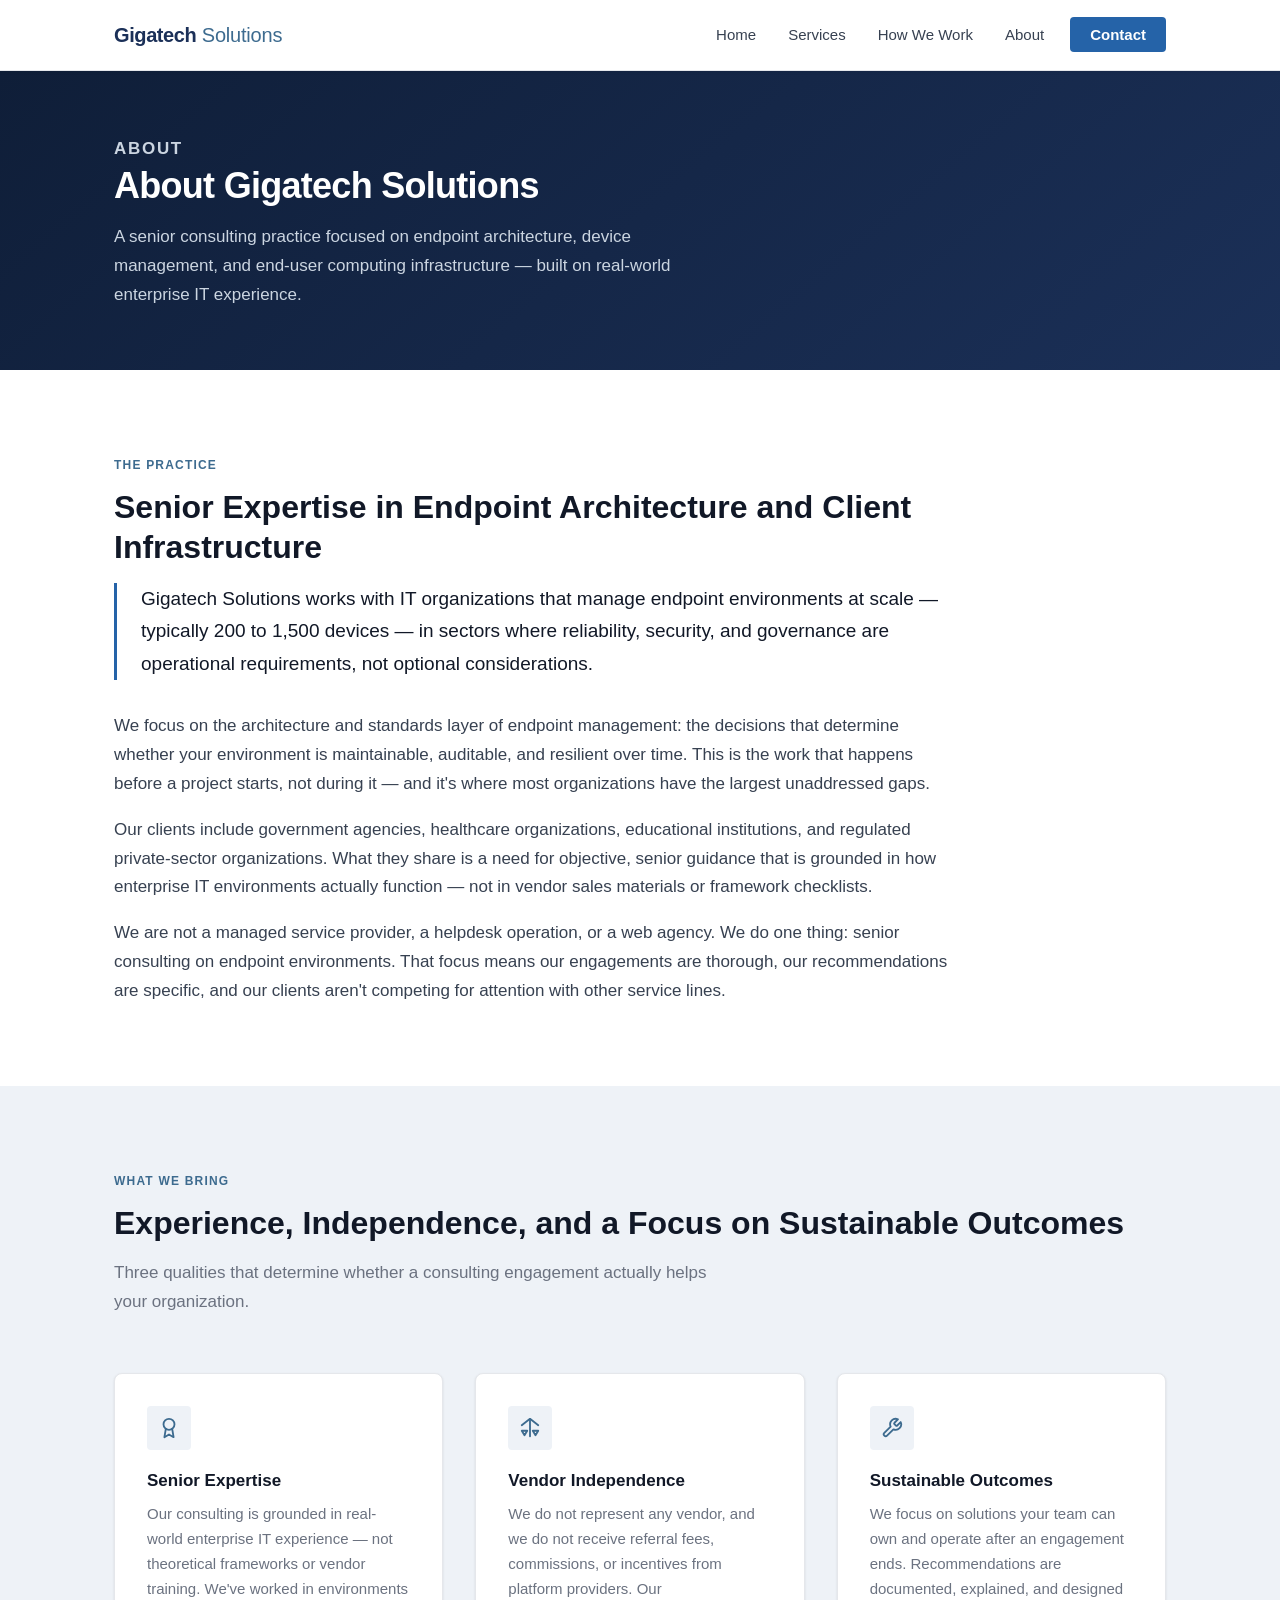
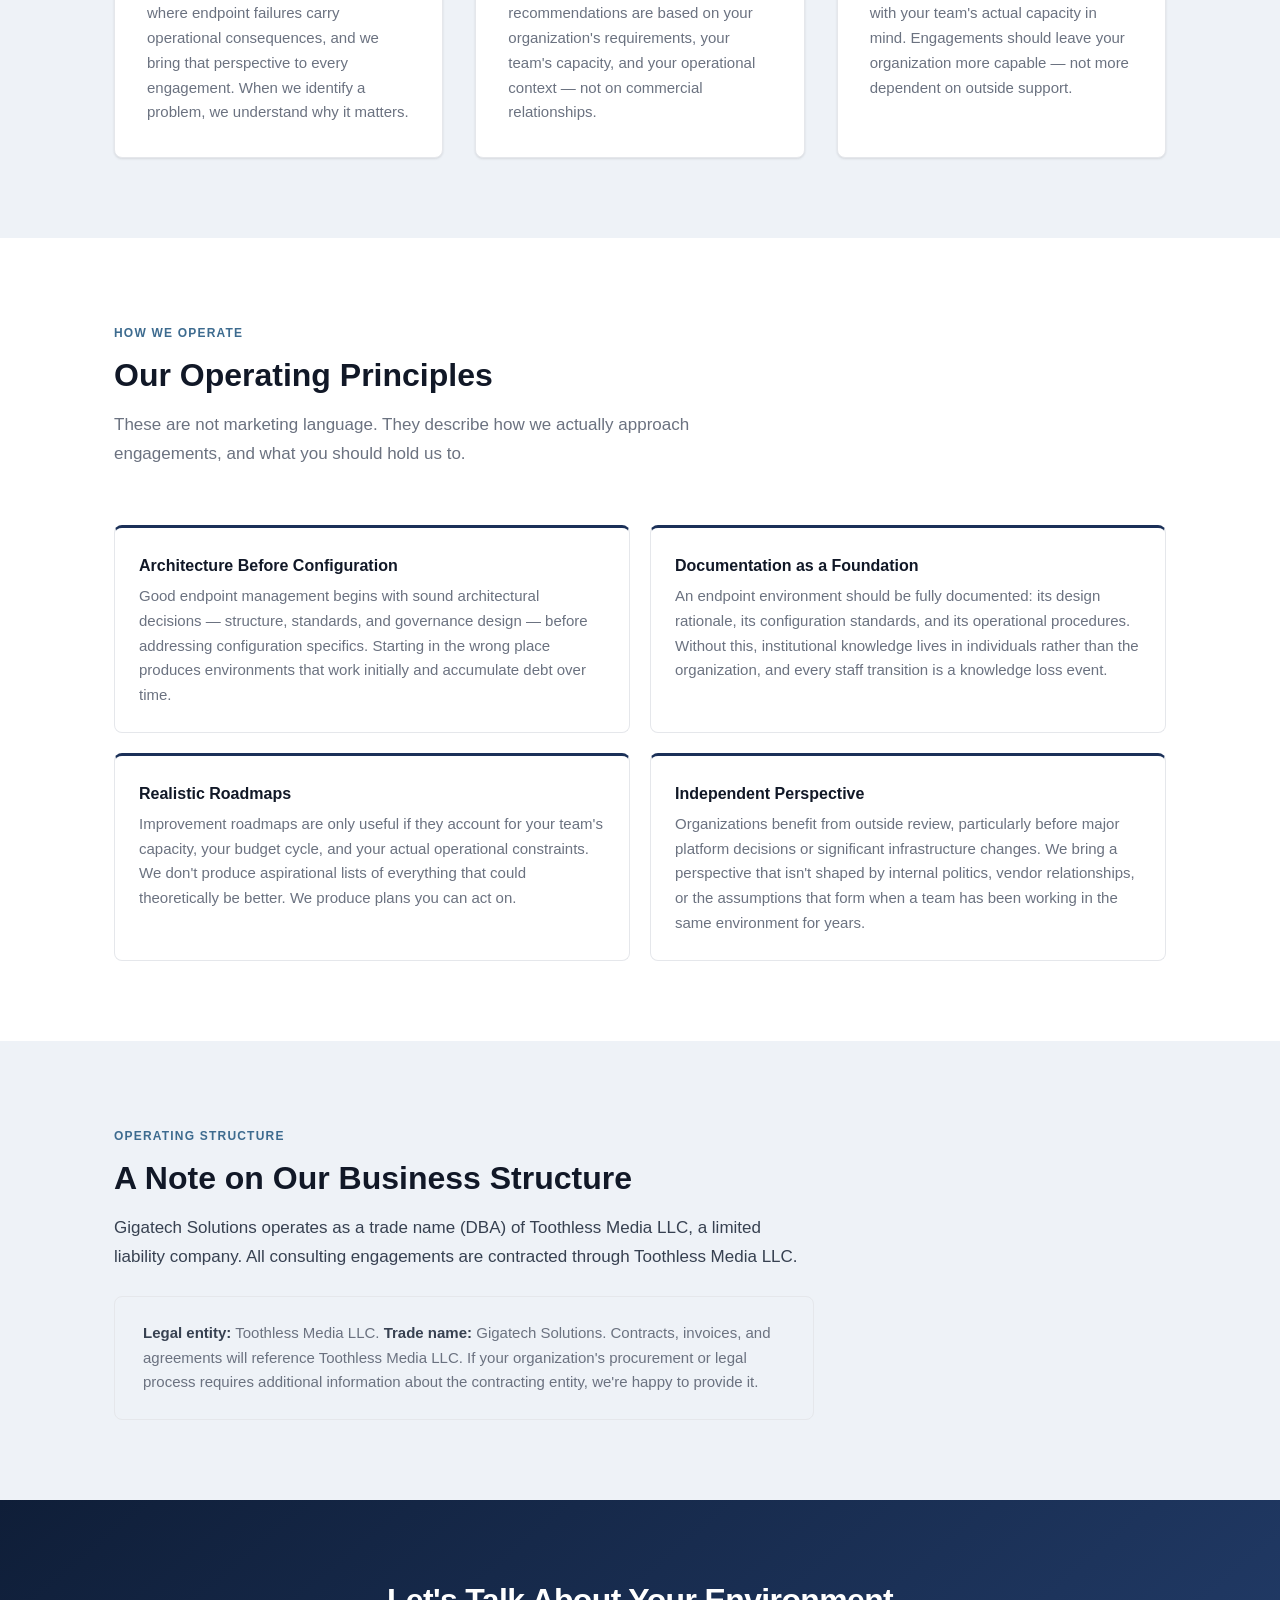
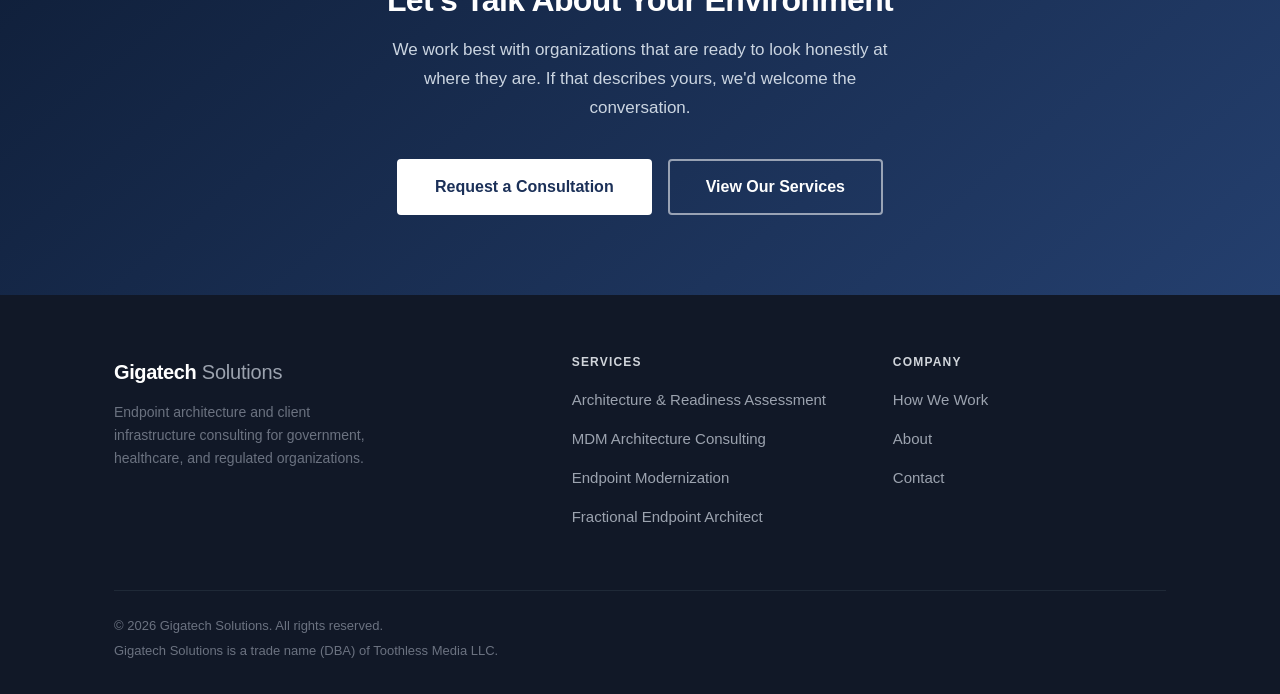
==== commit 3ebf49bc: "Copyright update about" ====
--- a/about.html
+++ b/about.html
@@ -312,7 +312,7 @@
 
       <div class="footer-bottom">
         <div class="footer-legal">
-          <p>&copy; 2025 Gigatech Solutions. All rights reserved.</p>
+          <p>&copy; 2026 Gigatech Solutions. All rights reserved.</p>
           <p>Gigatech Solutions is a trade name (DBA) of Toothless Media LLC.</p>
         </div>
       </div>
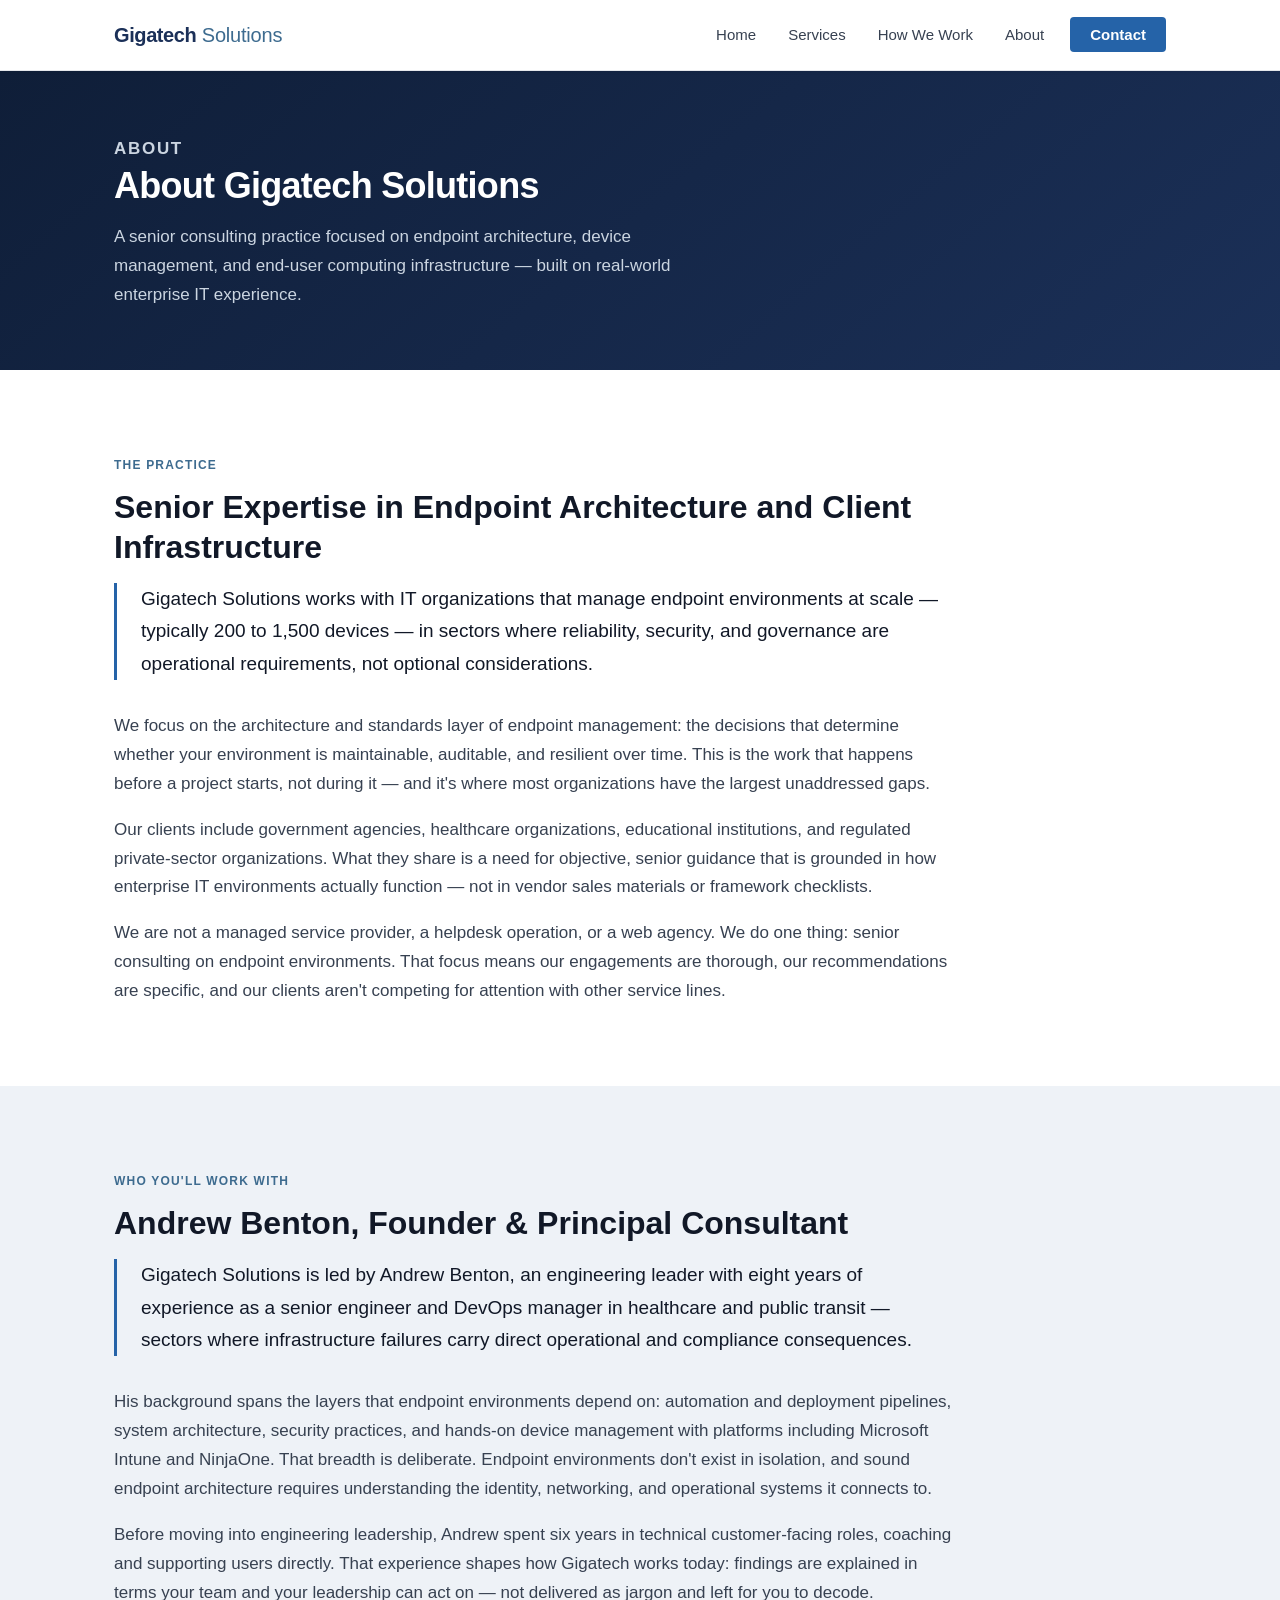
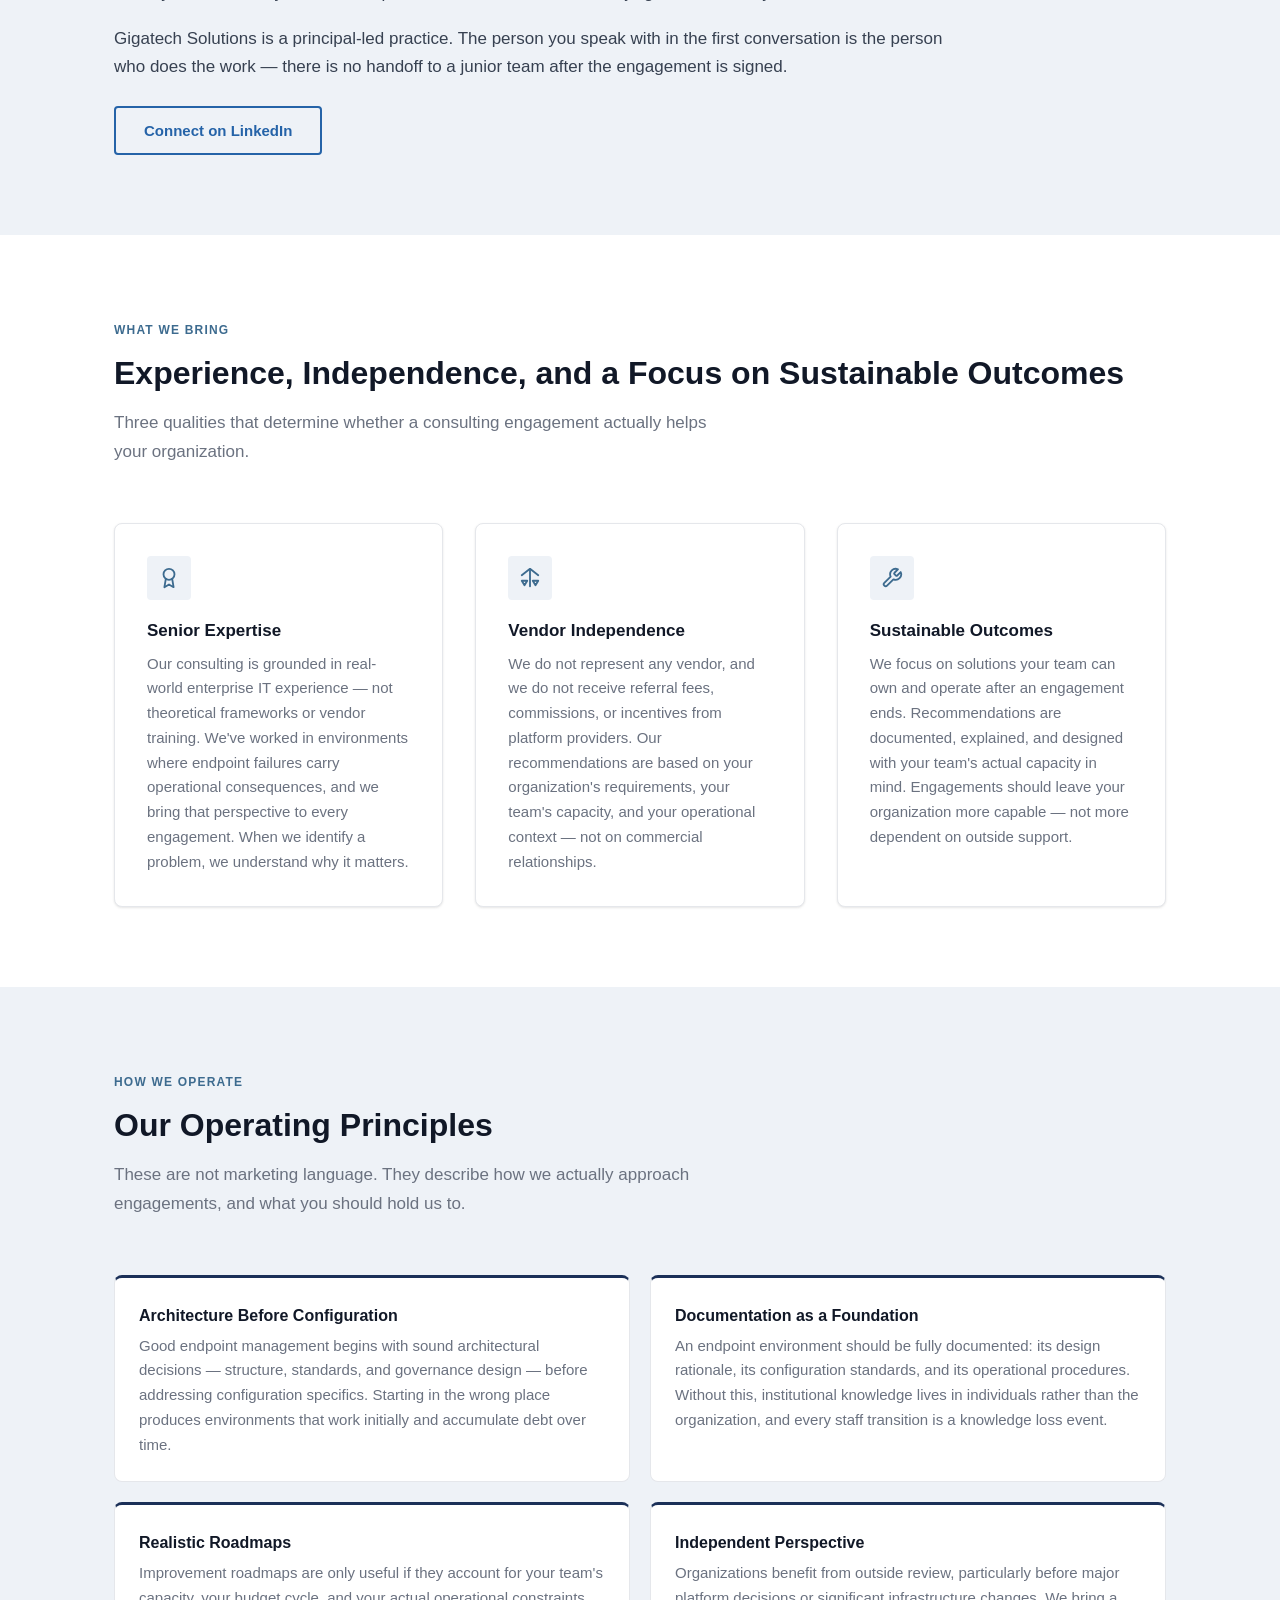
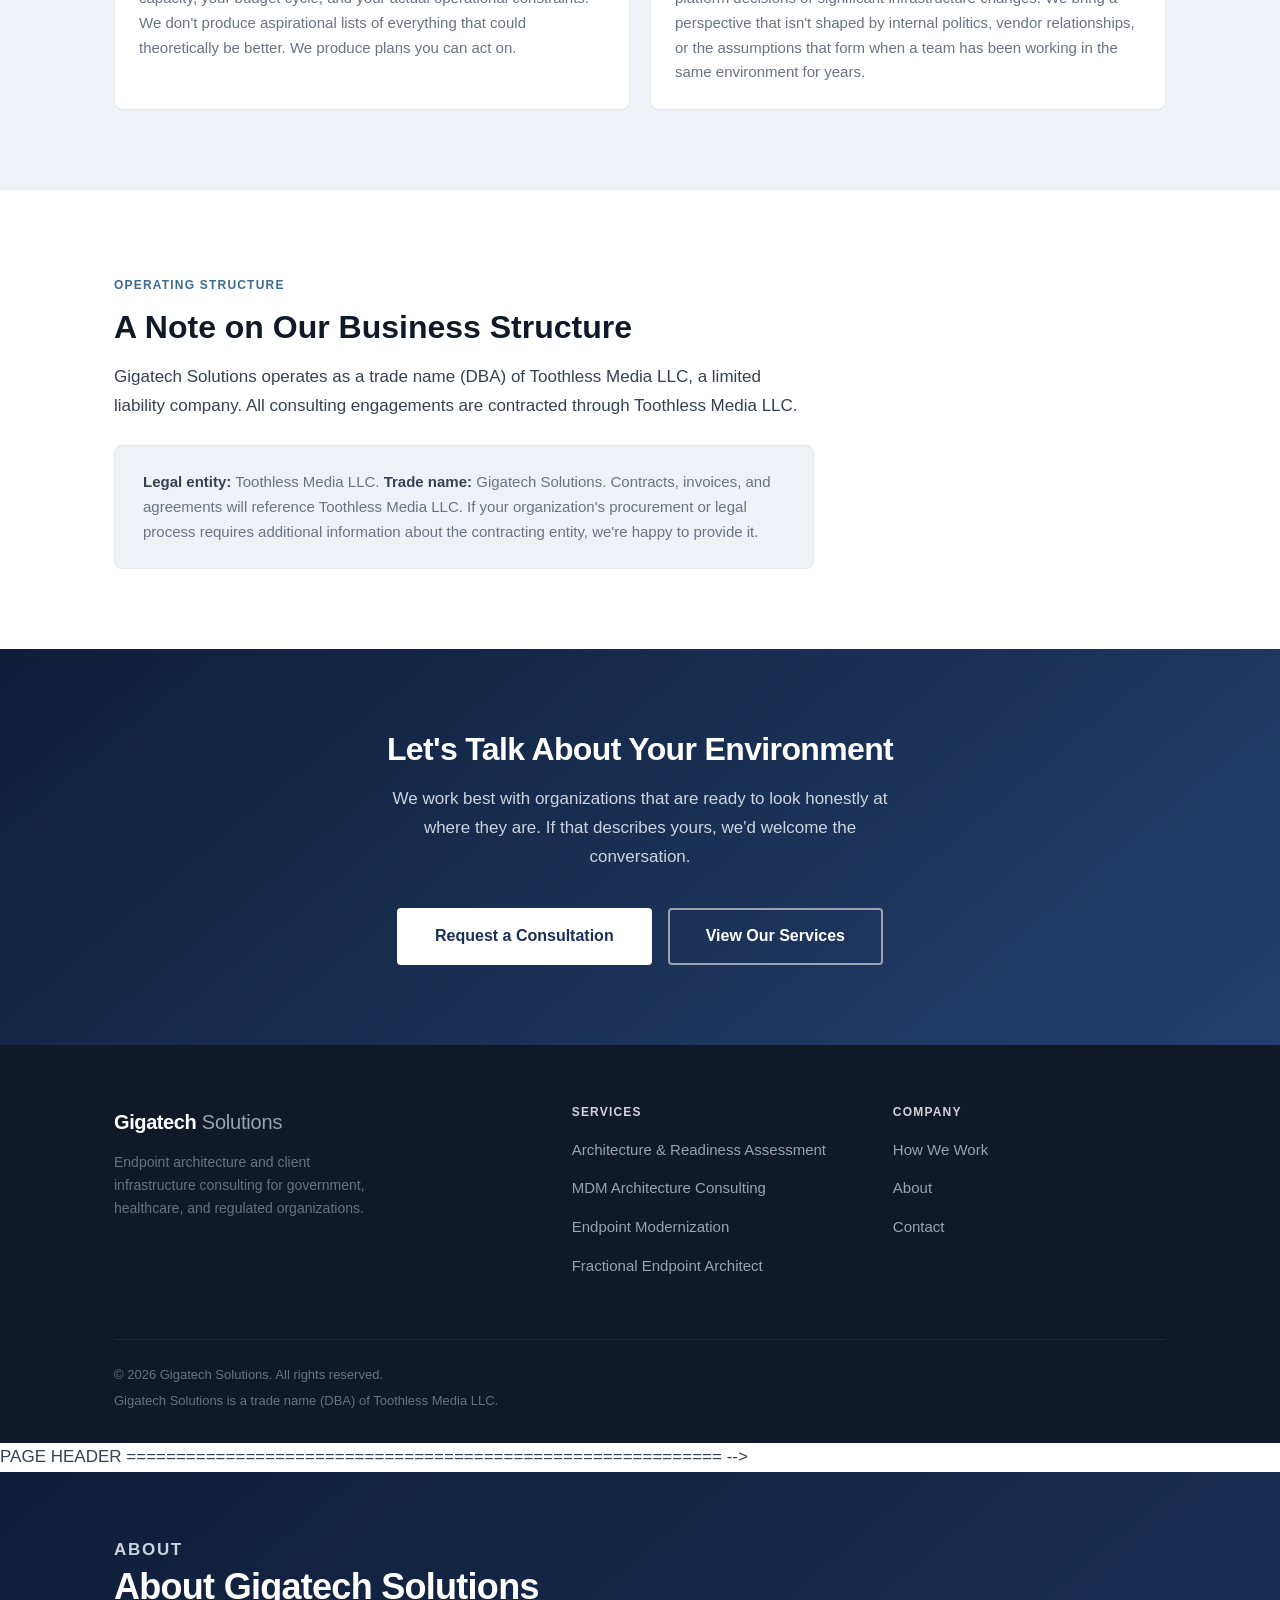
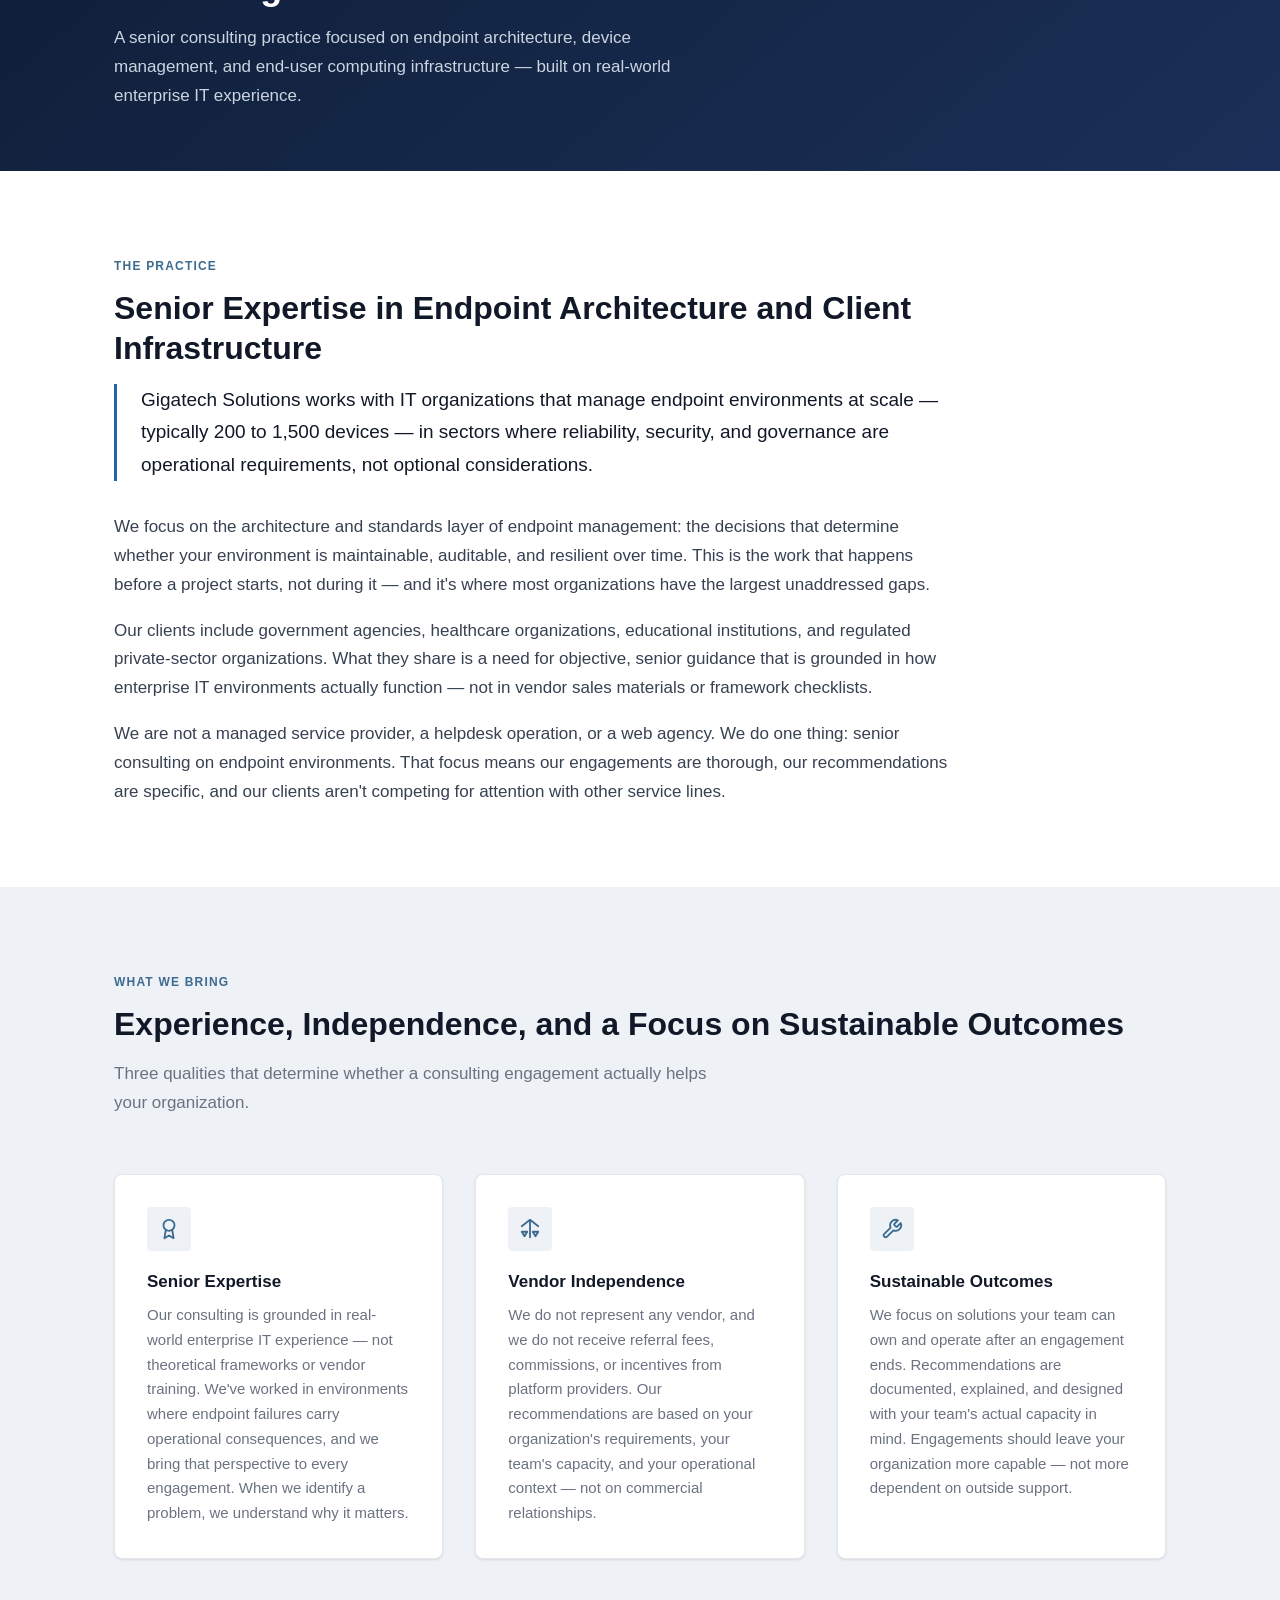
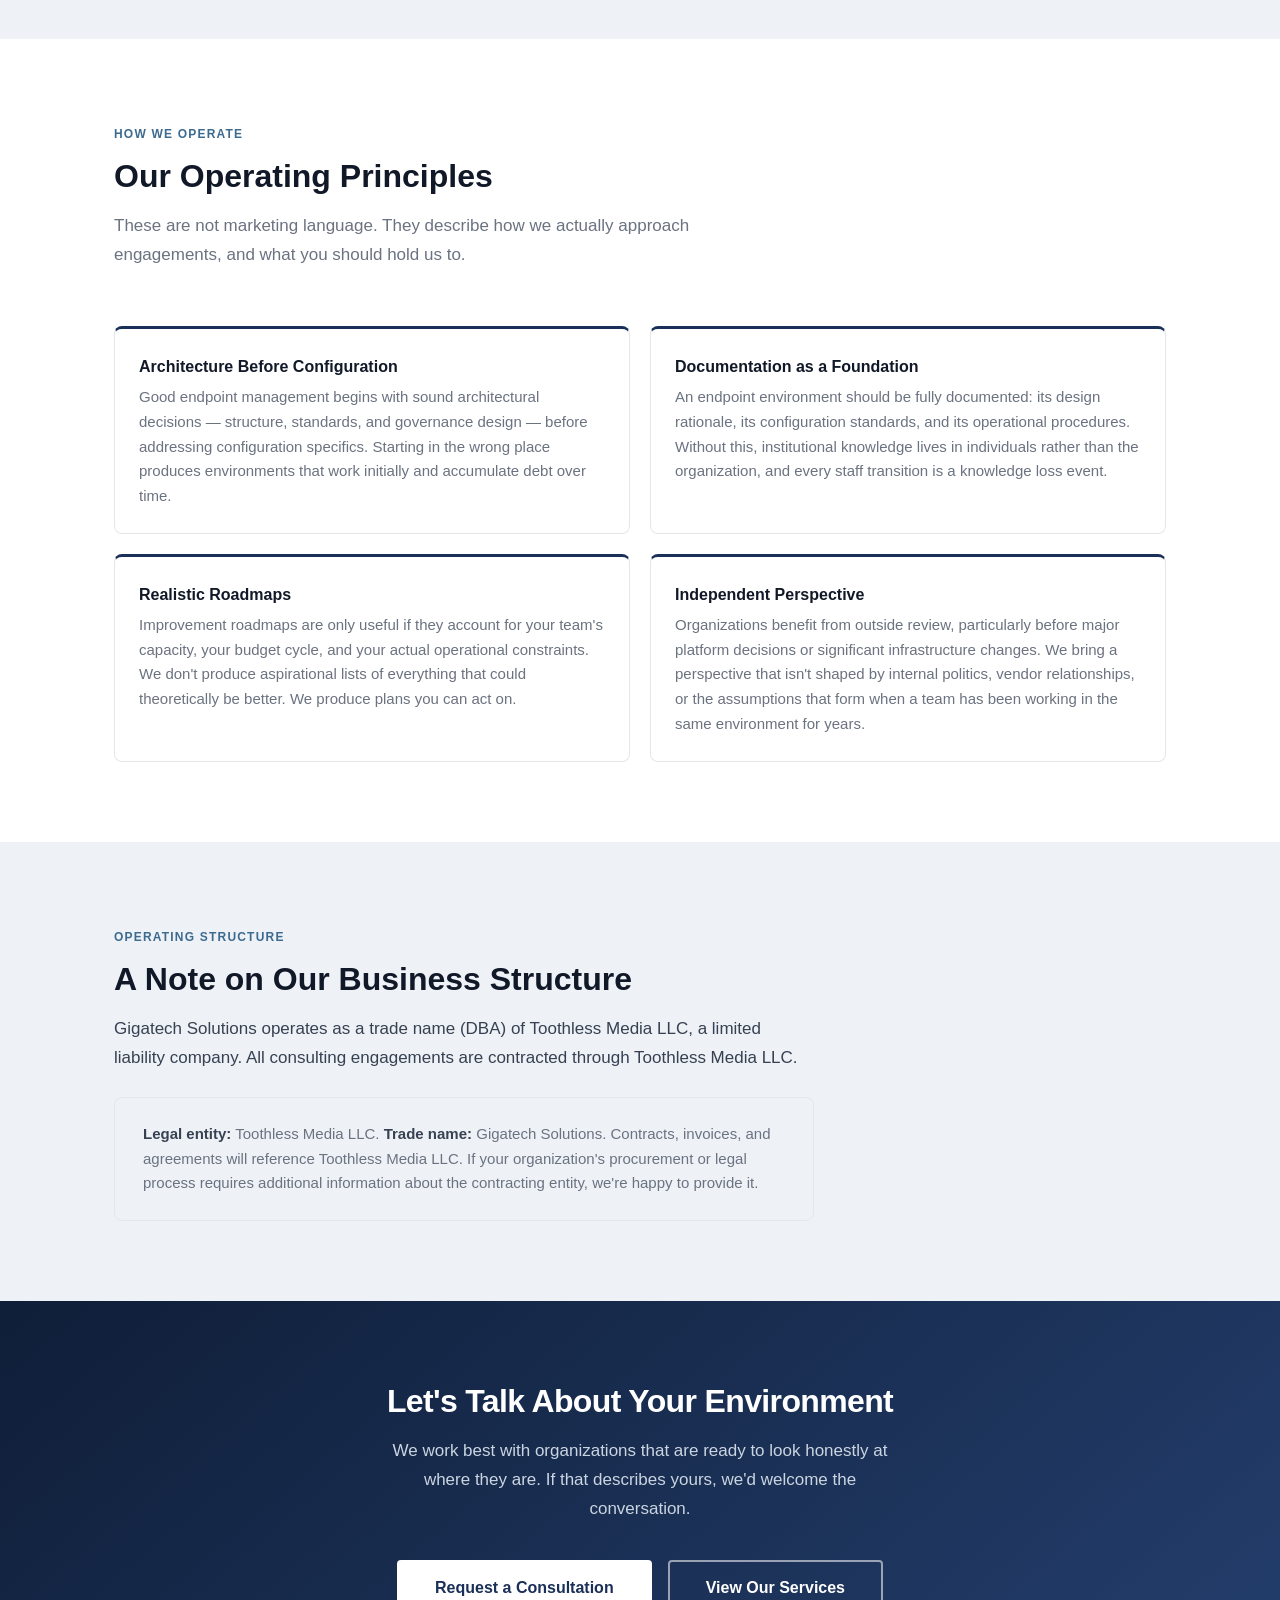
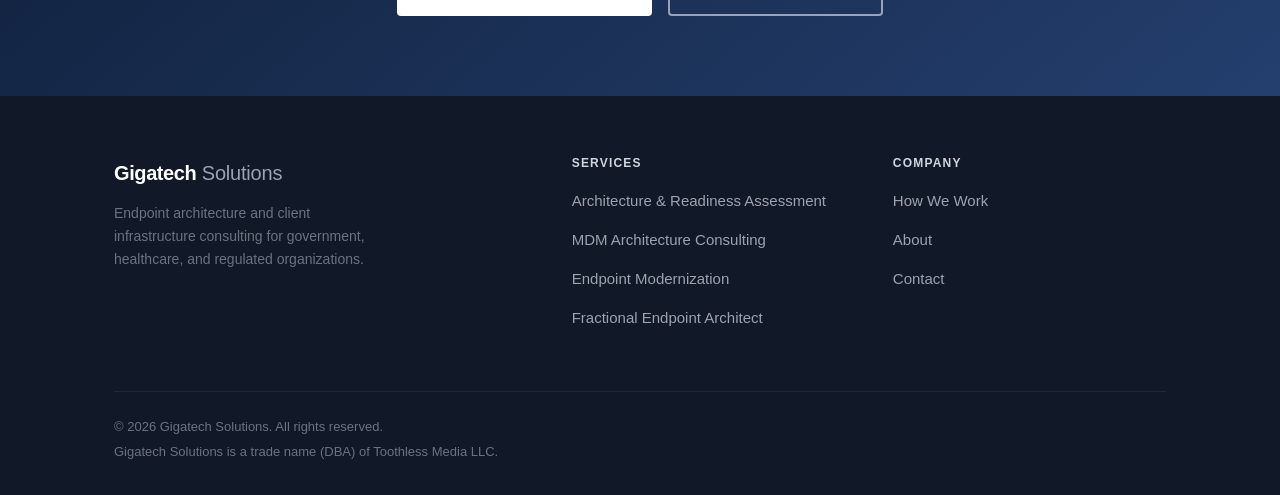
==== commit e8e67806: "Add founder section and operating principles to about page" ====
--- a/about.html
+++ b/about.html
@@ -92,9 +92,63 @@
 
 
   <!-- ============================================================
+       ABOUT THE FOUNDER
+  ============================================================ -->
+  <section class="section section-alt" aria-labelledby="founder-heading">
+    <div class="container">
+      <div style="max-width: 840px;">
+
+        <p class="section-label">Who You'll Work With</p>
+        <h2 class="section-heading" id="founder-heading">Andrew Benton, Founder &amp; Principal Consultant</h2>
+
+        <!-- Headshot: uncomment and add image when available
+        <img src="images/andrew-benton.jpg" alt="Andrew Benton, Founder of Gigatech Solutions"
+             style="width: 160px; height: 160px; border-radius: 50%; object-fit: cover; margin-bottom: 24px;" />
+        -->
+
+        <p class="about-lead">
+          Gigatech Solutions is led by Andrew Benton, an engineering leader with eight years
+          of experience as a senior engineer and DevOps manager in healthcare and public
+          transit — sectors where infrastructure failures carry direct operational and
+          compliance consequences.
+        </p>
+
+        <p>
+          His background spans the layers that endpoint environments depend on: automation
+          and deployment pipelines, system architecture, security practices, and hands-on
+          device management with platforms including Microsoft Intune and NinjaOne. That
+          breadth is deliberate. Endpoint environments don't exist in isolation, and sound
+          endpoint architecture requires understanding the identity, networking, and
+          operational systems it connects to.
+        </p>
+
+        <p>
+          Before moving into engineering leadership, Andrew spent six years in technical
+          customer-facing roles, coaching and supporting users directly. That experience
+          shapes how Gigatech works today: findings are explained in terms your team and
+          your leadership can act on — not delivered as jargon and left for you to decode.
+        </p>
+
+        <p>
+          Gigatech Solutions is a principal-led practice. The person you speak with in the
+          first conversation is the person who does the work — there is no handoff to a
+          junior team after the engagement is signed.
+        </p>
+
+        <p class="mt-6">
+          <a href="https://www.linkedin.com/in/andrew-benton-a5298613a/" class="btn btn-outline"
+             target="_blank" rel="noopener">Connect on LinkedIn</a>
+        </p>
+
+      </div>
+    </div>
+  </section>
+
+
+  <!-- ============================================================
        WHAT WE BRING
   ============================================================ -->
-  <section class="section section-alt" aria-labelledby="bring-heading">
+  <section class="section" aria-labelledby="bring-heading">
     <div class="container">
 
       <div class="section-header">
@@ -168,7 +222,7 @@
   <!-- ============================================================
        OPERATING PRINCIPLES
   ============================================================ -->
-  <section class="section" aria-labelledby="principles-heading">
+  <section class="section section-alt" aria-labelledby="principles-heading">
     <div class="container">
 
       <div class="section-header">
@@ -230,7 +284,7 @@
   <!-- ============================================================
        OPERATING STRUCTURE
   ============================================================ -->
-  <section class="section section-alt" aria-labelledby="structure-heading">
+  <section class="section" aria-labelledby="structure-heading">
     <div class="container">
       <div style="max-width: 700px;">
 
@@ -322,3 +376,291 @@
   <script src="js/main.js"></script>
 </body>
 </html>
+       PAGE HEADER
+  ============================================================ -->
+  <section class="page-header" aria-label="Page introduction">
+    <div class="container">
+      <p class="page-header-label">About</p>
+      <h1>About Gigatech Solutions</h1>
+      <p>
+        A senior consulting practice focused on endpoint architecture, device management,
+        and end-user computing infrastructure — built on real-world enterprise IT experience.
+      </p>
+    </div>
+  </section>
+
+
+  <!-- ============================================================
+       ABOUT THE PRACTICE
+  ============================================================ -->
+  <section class="section" aria-labelledby="about-heading">
+    <div class="container">
+      <div style="max-width: 840px;">
+
+        <p class="section-label">The Practice</p>
+        <h2 class="section-heading" id="about-heading">Senior Expertise in Endpoint Architecture and Client Infrastructure</h2>
+
+        <p class="about-lead">
+          Gigatech Solutions works with IT organizations that manage endpoint environments
+          at scale — typically 200 to 1,500 devices — in sectors where reliability, security,
+          and governance are operational requirements, not optional considerations.
+        </p>
+
+        <p>
+          We focus on the architecture and standards layer of endpoint management: the
+          decisions that determine whether your environment is maintainable, auditable, and
+          resilient over time. This is the work that happens before a project starts, not
+          during it — and it's where most organizations have the largest unaddressed gaps.
+        </p>
+
+        <p>
+          Our clients include government agencies, healthcare organizations, educational
+          institutions, and regulated private-sector organizations. What they share is a
+          need for objective, senior guidance that is grounded in how enterprise IT
+          environments actually function — not in vendor sales materials or framework
+          checklists.
+        </p>
+
+        <p>
+          We are not a managed service provider, a helpdesk operation, or a web agency.
+          We do one thing: senior consulting on endpoint environments. That focus means our
+          engagements are thorough, our recommendations are specific, and our clients aren't
+          competing for attention with other service lines.
+        </p>
+
+      </div>
+    </div>
+  </section>
+
+
+  <!-- ============================================================
+       WHAT WE BRING
+  ============================================================ -->
+  <section class="section section-alt" aria-labelledby="bring-heading">
+    <div class="container">
+
+      <div class="section-header">
+        <p class="section-label">What We Bring</p>
+        <h2 class="section-heading" id="bring-heading">Experience, Independence, and a Focus on Sustainable Outcomes</h2>
+        <p class="section-subheading">
+          Three qualities that determine whether a consulting engagement actually helps
+          your organization.
+        </p>
+      </div>
+
+      <div class="grid-3">
+
+        <div class="overview-card">
+          <div class="card-icon" aria-hidden="true">
+            <!-- Award/star icon -->
+            <svg width="22" height="22" viewBox="0 0 24 24" fill="none" stroke="currentColor" stroke-width="2" stroke-linecap="round" stroke-linejoin="round">
+              <circle cx="12" cy="8" r="6"/>
+              <path d="M15.477 12.89L17 22l-5-3-5 3 1.523-9.11"/>
+            </svg>
+          </div>
+          <p class="card-title">Senior Expertise</p>
+          <p class="card-text">
+            Our consulting is grounded in real-world enterprise IT experience — not theoretical
+            frameworks or vendor training. We've worked in environments where endpoint failures
+            carry operational consequences, and we bring that perspective to every engagement.
+            When we identify a problem, we understand why it matters.
+          </p>
+        </div>
+
+        <div class="overview-card">
+          <div class="card-icon" aria-hidden="true">
+            <!-- Scale/balance icon -->
+            <svg width="22" height="22" viewBox="0 0 24 24" fill="none" stroke="currentColor" stroke-width="2" stroke-linecap="round" stroke-linejoin="round">
+              <line x1="12" y1="3" x2="12" y2="21"/>
+              <path d="M3 9l9-7 9 7"/>
+              <path d="M3 15h6l-3 5-3-5z"/>
+              <path d="M15 15h6l-3 5-3-5z"/>
+            </svg>
+          </div>
+          <p class="card-title">Vendor Independence</p>
+          <p class="card-text">
+            We do not represent any vendor, and we do not receive referral fees, commissions,
+            or incentives from platform providers. Our recommendations are based on your
+            organization's requirements, your team's capacity, and your operational context —
+            not on commercial relationships.
+          </p>
+        </div>
+
+        <div class="overview-card">
+          <div class="card-icon" aria-hidden="true">
+            <!-- Wrench/tool icon -->
+            <svg width="22" height="22" viewBox="0 0 24 24" fill="none" stroke="currentColor" stroke-width="2" stroke-linecap="round" stroke-linejoin="round">
+              <path d="M14.7 6.3a1 1 0 0 0 0 1.4l1.6 1.6a1 1 0 0 0 1.4 0l3.77-3.77a6 6 0 0 1-7.94 7.94l-6.91 6.91a2.12 2.12 0 0 1-3-3l6.91-6.91a6 6 0 0 1 7.94-7.94l-3.76 3.76z"/>
+            </svg>
+          </div>
+          <p class="card-title">Sustainable Outcomes</p>
+          <p class="card-text">
+            We focus on solutions your team can own and operate after an engagement ends.
+            Recommendations are documented, explained, and designed with your team's actual
+            capacity in mind. Engagements should leave your organization more capable —
+            not more dependent on outside support.
+          </p>
+        </div>
+
+      </div>
+    </div>
+  </section>
+
+
+  <!-- ============================================================
+       OPERATING PRINCIPLES
+  ============================================================ -->
+  <section class="section" aria-labelledby="principles-heading">
+    <div class="container">
+
+      <div class="section-header">
+        <p class="section-label">How We Operate</p>
+        <h2 class="section-heading" id="principles-heading">Our Operating Principles</h2>
+        <p class="section-subheading">
+          These are not marketing language. They describe how we actually approach
+          engagements, and what you should hold us to.
+        </p>
+      </div>
+
+      <div class="principles-grid">
+
+        <div class="principle-item">
+          <h4>Architecture Before Configuration</h4>
+          <p>
+            Good endpoint management begins with sound architectural decisions — structure,
+            standards, and governance design — before addressing configuration specifics.
+            Starting in the wrong place produces environments that work initially and
+            accumulate debt over time.
+          </p>
+        </div>
+
+        <div class="principle-item">
+          <h4>Documentation as a Foundation</h4>
+          <p>
+            An endpoint environment should be fully documented: its design rationale,
+            its configuration standards, and its operational procedures. Without this,
+            institutional knowledge lives in individuals rather than the organization,
+            and every staff transition is a knowledge loss event.
+          </p>
+        </div>
+
+        <div class="principle-item">
+          <h4>Realistic Roadmaps</h4>
+          <p>
+            Improvement roadmaps are only useful if they account for your team's capacity,
+            your budget cycle, and your actual operational constraints. We don't produce
+            aspirational lists of everything that could theoretically be better.
+            We produce plans you can act on.
+          </p>
+        </div>
+
+        <div class="principle-item">
+          <h4>Independent Perspective</h4>
+          <p>
+            Organizations benefit from outside review, particularly before major platform
+            decisions or significant infrastructure changes. We bring a perspective that
+            isn't shaped by internal politics, vendor relationships, or the assumptions
+            that form when a team has been working in the same environment for years.
+          </p>
+        </div>
+
+      </div>
+    </div>
+  </section>
+
+
+  <!-- ============================================================
+       OPERATING STRUCTURE
+  ============================================================ -->
+  <section class="section section-alt" aria-labelledby="structure-heading">
+    <div class="container">
+      <div style="max-width: 700px;">
+
+        <p class="section-label">Operating Structure</p>
+        <h2 class="section-heading" id="structure-heading">A Note on Our Business Structure</h2>
+
+        <p>
+          Gigatech Solutions operates as a trade name (DBA) of Toothless Media LLC, a limited
+          liability company. All consulting engagements are contracted through Toothless Media LLC.
+        </p>
+
+        <div class="dba-notice mt-6">
+          <strong>Legal entity:</strong> Toothless Media LLC. <strong>Trade name:</strong> Gigatech Solutions.
+          Contracts, invoices, and agreements will reference Toothless Media LLC. If your organization's
+          procurement or legal process requires additional information about the contracting entity,
+          we're happy to provide it.
+        </div>
+
+      </div>
+    </div>
+  </section>
+
+
+  <!-- ============================================================
+       CTA BANNER
+  ============================================================ -->
+  <section class="cta-section" aria-labelledby="about-cta-heading">
+    <div class="container">
+      <h2 id="about-cta-heading">Let's Talk About Your Environment</h2>
+      <p>
+        We work best with organizations that are ready to look honestly at where they are.
+        If that describes yours, we'd welcome the conversation.
+      </p>
+      <div class="cta-actions">
+        <a href="contact.html" class="btn btn-white btn-lg">Request a Consultation</a>
+        <a href="services.html" class="btn btn-outline-white btn-lg">View Our Services</a>
+      </div>
+    </div>
+  </section>
+
+
+  <!-- ============================================================
+       FOOTER
+  ============================================================ -->
+  <footer class="site-footer" role="contentinfo">
+    <div class="container">
+      <div class="footer-grid">
+
+        <div class="footer-brand">
+          <a href="index.html" class="nav-logo" aria-label="Gigatech Solutions home">
+            <span class="logo-primary">Gigatech</span><span class="logo-secondary">&nbsp;Solutions</span>
+          </a>
+          <p class="footer-tagline">
+            Endpoint architecture and client infrastructure consulting for government,
+            healthcare, and regulated organizations.
+          </p>
+        </div>
+
+        <div class="footer-col">
+          <h4>Services</h4>
+          <ul>
+            <li><a href="services.html#assessment">Architecture &amp; Readiness Assessment</a></li>
+            <li><a href="services.html#mdm">MDM Architecture Consulting</a></li>
+            <li><a href="services.html#modernization">Endpoint Modernization</a></li>
+            <li><a href="services.html#fractional">Fractional Endpoint Architect</a></li>
+          </ul>
+        </div>
+
+        <div class="footer-col">
+          <h4>Company</h4>
+          <ul>
+            <li><a href="how-we-work.html">How We Work</a></li>
+            <li><a href="about.html">About</a></li>
+            <li><a href="contact.html">Contact</a></li>
+          </ul>
+        </div>
+
+      </div>
+
+      <div class="footer-bottom">
+        <div class="footer-legal">
+          <p>&copy; 2026 Gigatech Solutions. All rights reserved.</p>
+          <p>Gigatech Solutions is a trade name (DBA) of Toothless Media LLC.</p>
+        </div>
+      </div>
+    </div>
+  </footer>
+
+  <script src="js/main.js"></script>
+</body>
+</html>
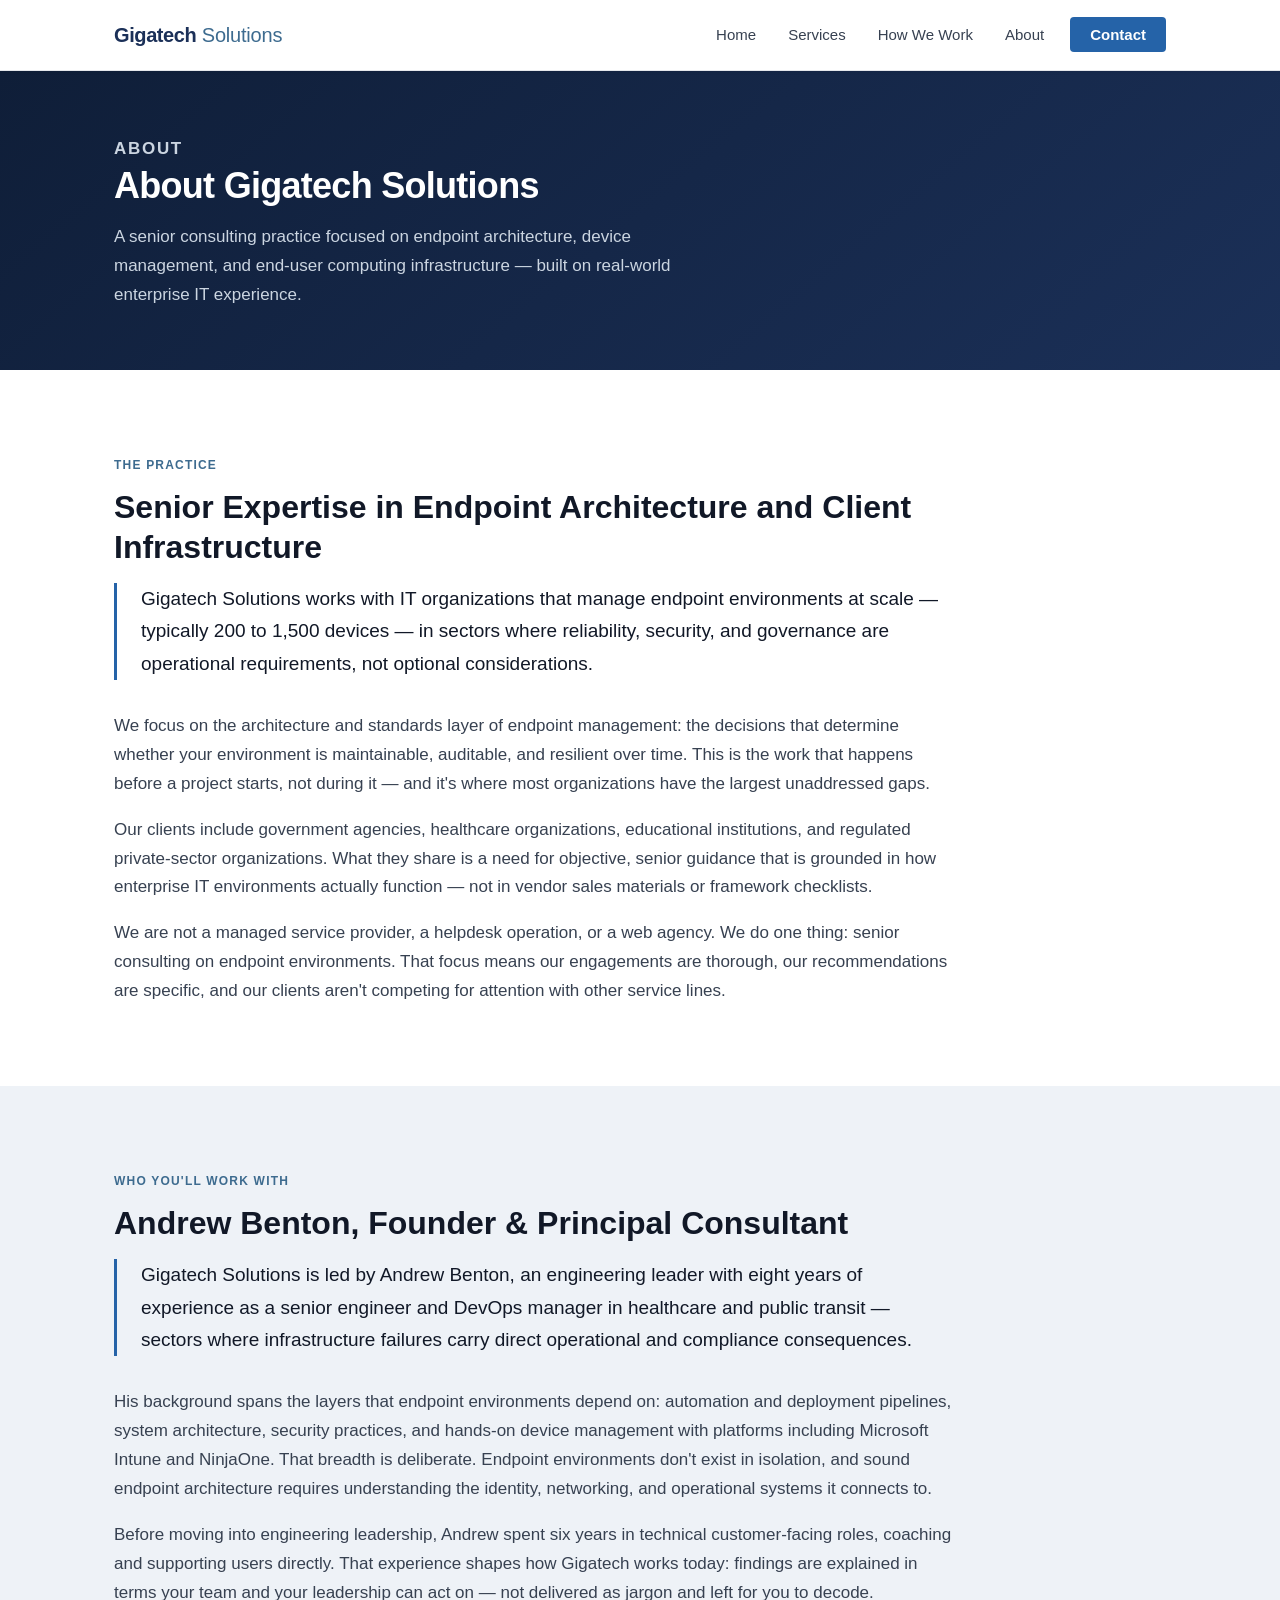
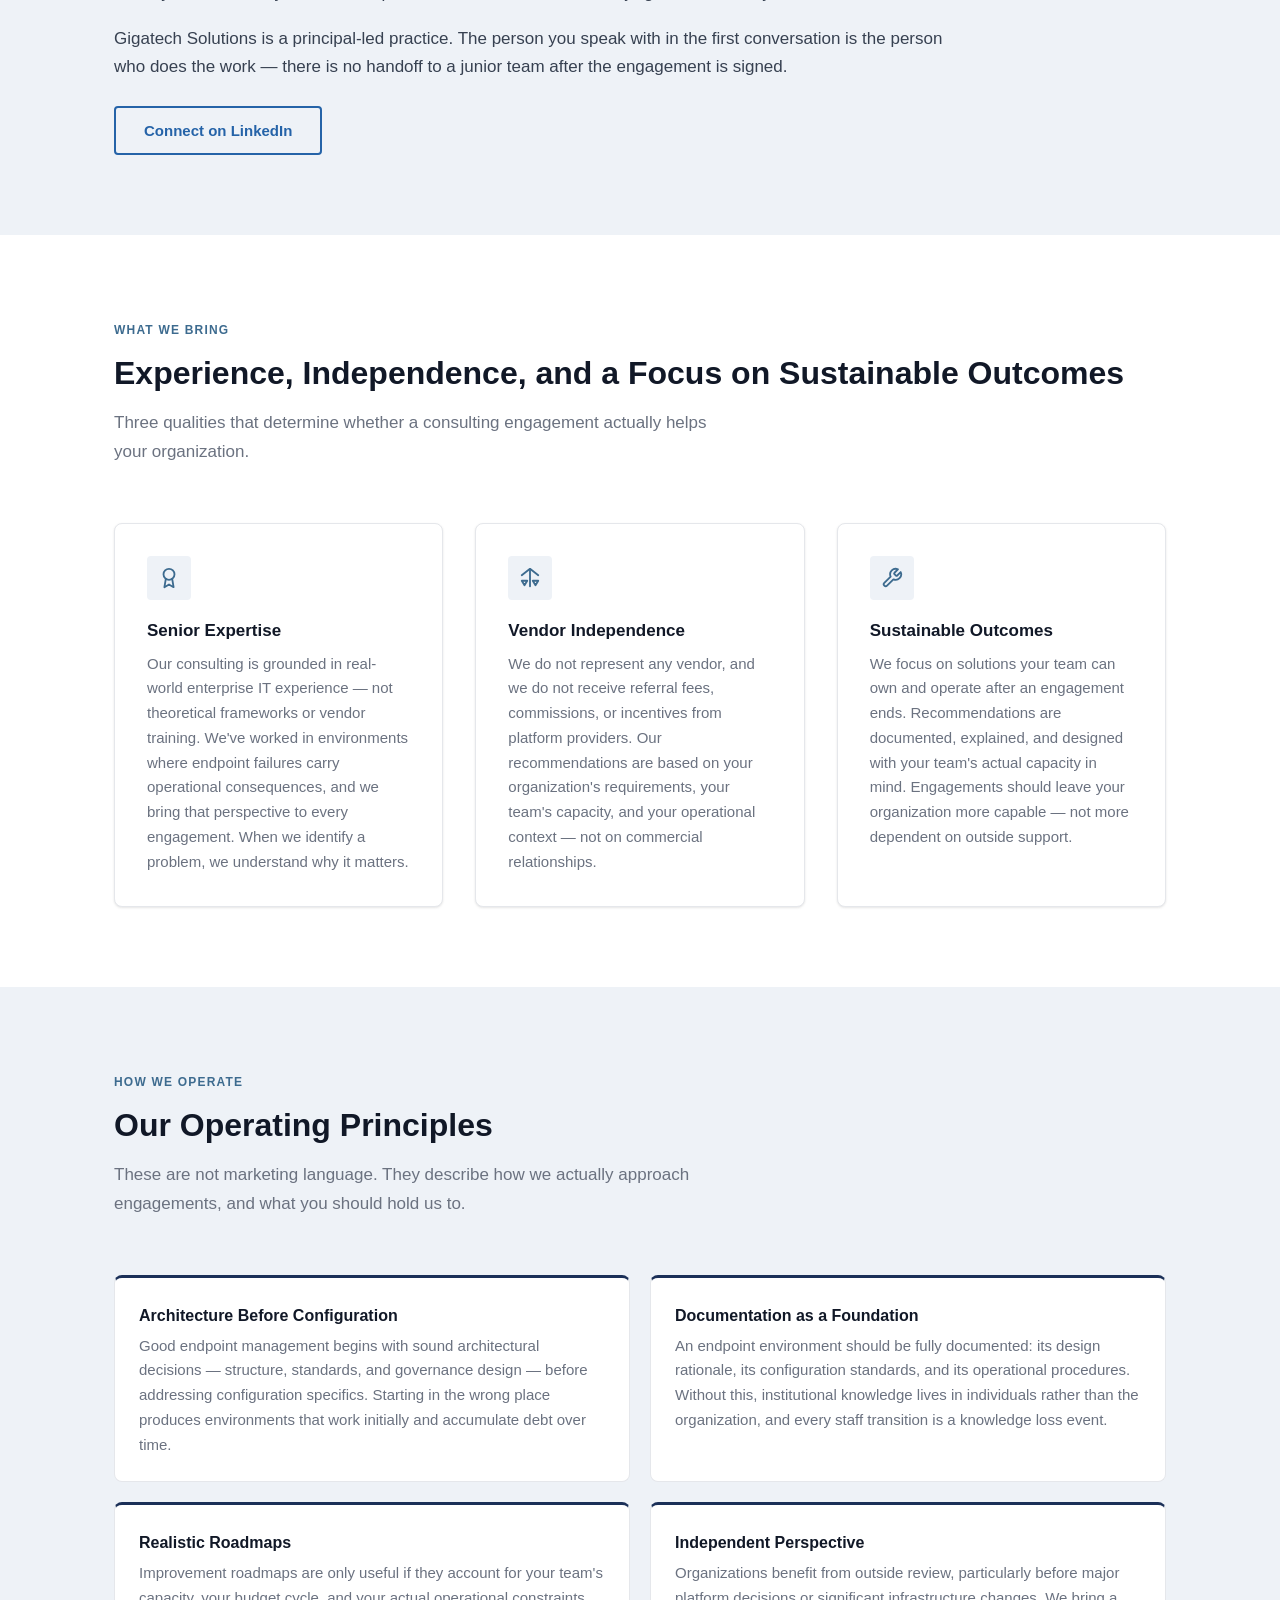
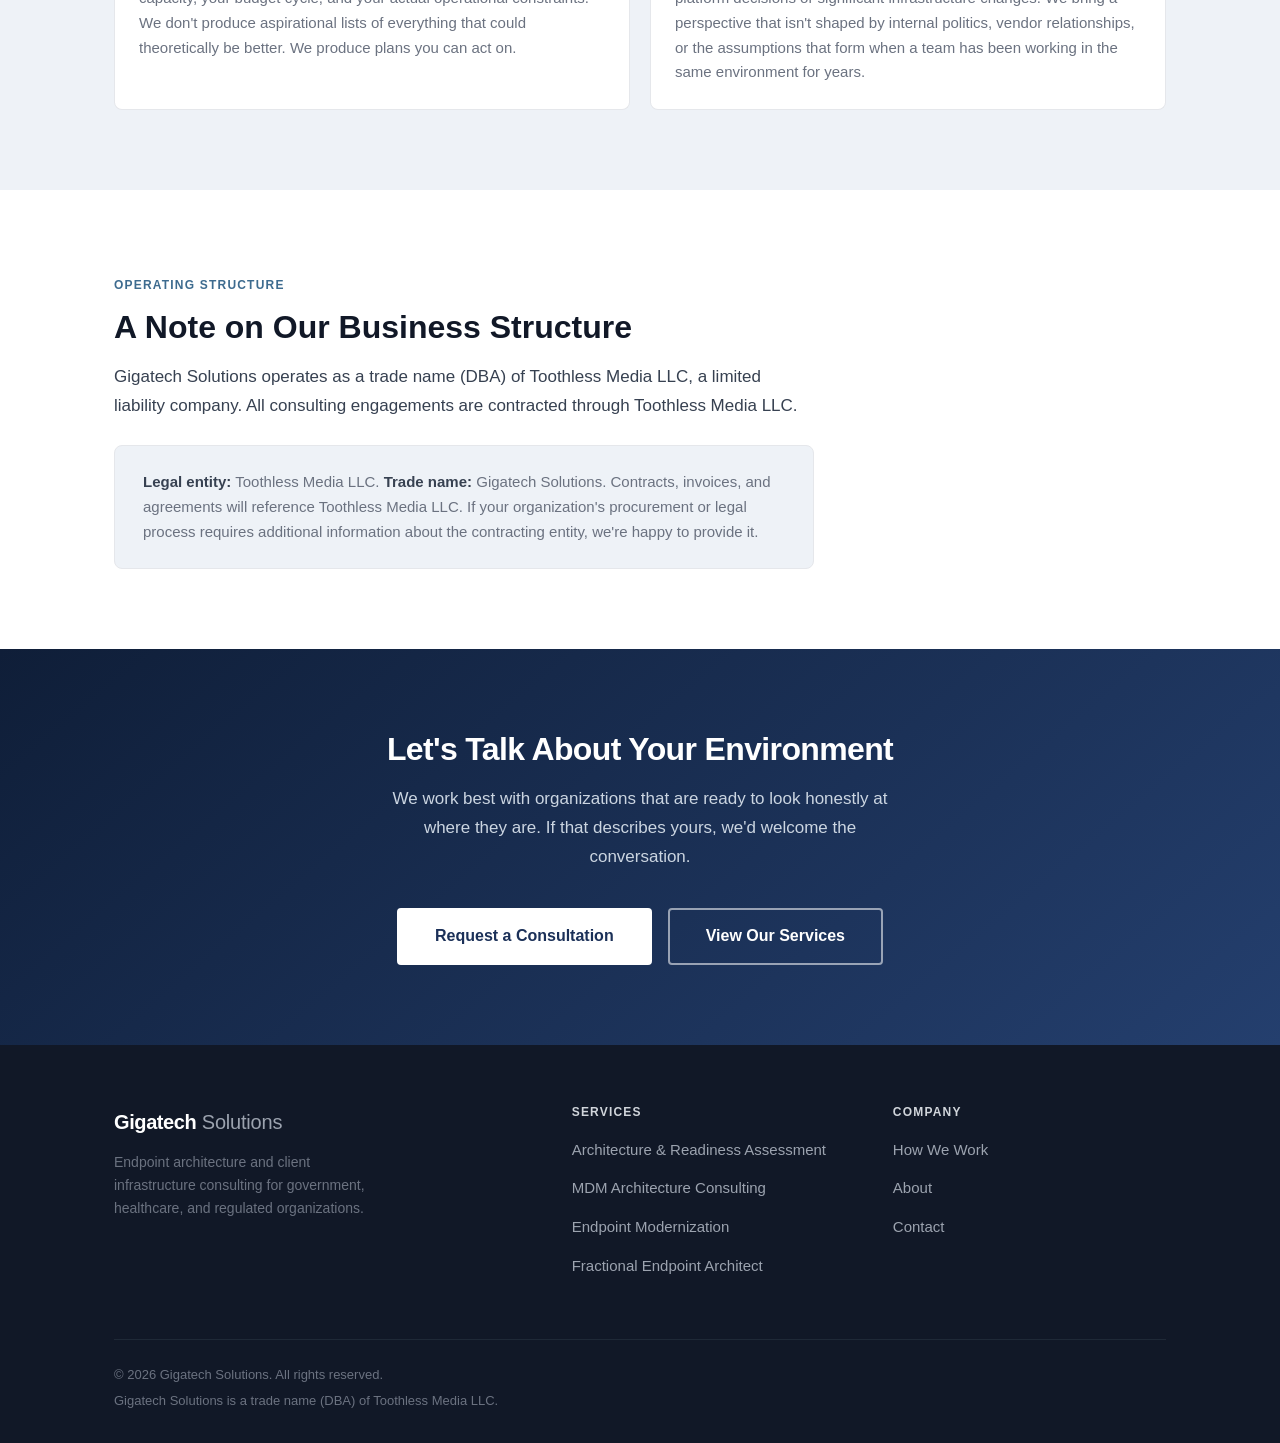
==== commit 0a374e6e: "Delete all content from about.html Removed the entire content of the about.html file, including sect" ====
--- a/about.html
+++ b/about.html
@@ -376,291 +376,4 @@
   <script src="js/main.js"></script>
 </body>
 </html>
-       PAGE HEADER
-  ============================================================ -->
-  <section class="page-header" aria-label="Page introduction">
-    <div class="container">
-      <p class="page-header-label">About</p>
-      <h1>About Gigatech Solutions</h1>
-      <p>
-        A senior consulting practice focused on endpoint architecture, device management,
-        and end-user computing infrastructure — built on real-world enterprise IT experience.
-      </p>
-    </div>
-  </section>
-
-
-  <!-- ============================================================
-       ABOUT THE PRACTICE
-  ============================================================ -->
-  <section class="section" aria-labelledby="about-heading">
-    <div class="container">
-      <div style="max-width: 840px;">
-
-        <p class="section-label">The Practice</p>
-        <h2 class="section-heading" id="about-heading">Senior Expertise in Endpoint Architecture and Client Infrastructure</h2>
-
-        <p class="about-lead">
-          Gigatech Solutions works with IT organizations that manage endpoint environments
-          at scale — typically 200 to 1,500 devices — in sectors where reliability, security,
-          and governance are operational requirements, not optional considerations.
-        </p>
-
-        <p>
-          We focus on the architecture and standards layer of endpoint management: the
-          decisions that determine whether your environment is maintainable, auditable, and
-          resilient over time. This is the work that happens before a project starts, not
-          during it — and it's where most organizations have the largest unaddressed gaps.
-        </p>
-
-        <p>
-          Our clients include government agencies, healthcare organizations, educational
-          institutions, and regulated private-sector organizations. What they share is a
-          need for objective, senior guidance that is grounded in how enterprise IT
-          environments actually function — not in vendor sales materials or framework
-          checklists.
-        </p>
-
-        <p>
-          We are not a managed service provider, a helpdesk operation, or a web agency.
-          We do one thing: senior consulting on endpoint environments. That focus means our
-          engagements are thorough, our recommendations are specific, and our clients aren't
-          competing for attention with other service lines.
-        </p>
-
-      </div>
-    </div>
-  </section>
-
-
-  <!-- ============================================================
-       WHAT WE BRING
-  ============================================================ -->
-  <section class="section section-alt" aria-labelledby="bring-heading">
-    <div class="container">
-
-      <div class="section-header">
-        <p class="section-label">What We Bring</p>
-        <h2 class="section-heading" id="bring-heading">Experience, Independence, and a Focus on Sustainable Outcomes</h2>
-        <p class="section-subheading">
-          Three qualities that determine whether a consulting engagement actually helps
-          your organization.
-        </p>
-      </div>
-
-      <div class="grid-3">
-
-        <div class="overview-card">
-          <div class="card-icon" aria-hidden="true">
-            <!-- Award/star icon -->
-            <svg width="22" height="22" viewBox="0 0 24 24" fill="none" stroke="currentColor" stroke-width="2" stroke-linecap="round" stroke-linejoin="round">
-              <circle cx="12" cy="8" r="6"/>
-              <path d="M15.477 12.89L17 22l-5-3-5 3 1.523-9.11"/>
-            </svg>
-          </div>
-          <p class="card-title">Senior Expertise</p>
-          <p class="card-text">
-            Our consulting is grounded in real-world enterprise IT experience — not theoretical
-            frameworks or vendor training. We've worked in environments where endpoint failures
-            carry operational consequences, and we bring that perspective to every engagement.
-            When we identify a problem, we understand why it matters.
-          </p>
-        </div>
-
-        <div class="overview-card">
-          <div class="card-icon" aria-hidden="true">
-            <!-- Scale/balance icon -->
-            <svg width="22" height="22" viewBox="0 0 24 24" fill="none" stroke="currentColor" stroke-width="2" stroke-linecap="round" stroke-linejoin="round">
-              <line x1="12" y1="3" x2="12" y2="21"/>
-              <path d="M3 9l9-7 9 7"/>
-              <path d="M3 15h6l-3 5-3-5z"/>
-              <path d="M15 15h6l-3 5-3-5z"/>
-            </svg>
-          </div>
-          <p class="card-title">Vendor Independence</p>
-          <p class="card-text">
-            We do not represent any vendor, and we do not receive referral fees, commissions,
-            or incentives from platform providers. Our recommendations are based on your
-            organization's requirements, your team's capacity, and your operational context —
-            not on commercial relationships.
-          </p>
-        </div>
-
-        <div class="overview-card">
-          <div class="card-icon" aria-hidden="true">
-            <!-- Wrench/tool icon -->
-            <svg width="22" height="22" viewBox="0 0 24 24" fill="none" stroke="currentColor" stroke-width="2" stroke-linecap="round" stroke-linejoin="round">
-              <path d="M14.7 6.3a1 1 0 0 0 0 1.4l1.6 1.6a1 1 0 0 0 1.4 0l3.77-3.77a6 6 0 0 1-7.94 7.94l-6.91 6.91a2.12 2.12 0 0 1-3-3l6.91-6.91a6 6 0 0 1 7.94-7.94l-3.76 3.76z"/>
-            </svg>
-          </div>
-          <p class="card-title">Sustainable Outcomes</p>
-          <p class="card-text">
-            We focus on solutions your team can own and operate after an engagement ends.
-            Recommendations are documented, explained, and designed with your team's actual
-            capacity in mind. Engagements should leave your organization more capable —
-            not more dependent on outside support.
-          </p>
-        </div>
-
-      </div>
-    </div>
-  </section>
-
-
-  <!-- ============================================================
-       OPERATING PRINCIPLES
-  ============================================================ -->
-  <section class="section" aria-labelledby="principles-heading">
-    <div class="container">
-
-      <div class="section-header">
-        <p class="section-label">How We Operate</p>
-        <h2 class="section-heading" id="principles-heading">Our Operating Principles</h2>
-        <p class="section-subheading">
-          These are not marketing language. They describe how we actually approach
-          engagements, and what you should hold us to.
-        </p>
-      </div>
-
-      <div class="principles-grid">
-
-        <div class="principle-item">
-          <h4>Architecture Before Configuration</h4>
-          <p>
-            Good endpoint management begins with sound architectural decisions — structure,
-            standards, and governance design — before addressing configuration specifics.
-            Starting in the wrong place produces environments that work initially and
-            accumulate debt over time.
-          </p>
-        </div>
-
-        <div class="principle-item">
-          <h4>Documentation as a Foundation</h4>
-          <p>
-            An endpoint environment should be fully documented: its design rationale,
-            its configuration standards, and its operational procedures. Without this,
-            institutional knowledge lives in individuals rather than the organization,
-            and every staff transition is a knowledge loss event.
-          </p>
-        </div>
-
-        <div class="principle-item">
-          <h4>Realistic Roadmaps</h4>
-          <p>
-            Improvement roadmaps are only useful if they account for your team's capacity,
-            your budget cycle, and your actual operational constraints. We don't produce
-            aspirational lists of everything that could theoretically be better.
-            We produce plans you can act on.
-          </p>
-        </div>
-
-        <div class="principle-item">
-          <h4>Independent Perspective</h4>
-          <p>
-            Organizations benefit from outside review, particularly before major platform
-            decisions or significant infrastructure changes. We bring a perspective that
-            isn't shaped by internal politics, vendor relationships, or the assumptions
-            that form when a team has been working in the same environment for years.
-          </p>
-        </div>
-
-      </div>
-    </div>
-  </section>
-
-
-  <!-- ============================================================
-       OPERATING STRUCTURE
-  ============================================================ -->
-  <section class="section section-alt" aria-labelledby="structure-heading">
-    <div class="container">
-      <div style="max-width: 700px;">
-
-        <p class="section-label">Operating Structure</p>
-        <h2 class="section-heading" id="structure-heading">A Note on Our Business Structure</h2>
-
-        <p>
-          Gigatech Solutions operates as a trade name (DBA) of Toothless Media LLC, a limited
-          liability company. All consulting engagements are contracted through Toothless Media LLC.
-        </p>
-
-        <div class="dba-notice mt-6">
-          <strong>Legal entity:</strong> Toothless Media LLC. <strong>Trade name:</strong> Gigatech Solutions.
-          Contracts, invoices, and agreements will reference Toothless Media LLC. If your organization's
-          procurement or legal process requires additional information about the contracting entity,
-          we're happy to provide it.
-        </div>
-
-      </div>
-    </div>
-  </section>
-
-
-  <!-- ============================================================
-       CTA BANNER
-  ============================================================ -->
-  <section class="cta-section" aria-labelledby="about-cta-heading">
-    <div class="container">
-      <h2 id="about-cta-heading">Let's Talk About Your Environment</h2>
-      <p>
-        We work best with organizations that are ready to look honestly at where they are.
-        If that describes yours, we'd welcome the conversation.
-      </p>
-      <div class="cta-actions">
-        <a href="contact.html" class="btn btn-white btn-lg">Request a Consultation</a>
-        <a href="services.html" class="btn btn-outline-white btn-lg">View Our Services</a>
-      </div>
-    </div>
-  </section>
-
-
-  <!-- ============================================================
-       FOOTER
-  ============================================================ -->
-  <footer class="site-footer" role="contentinfo">
-    <div class="container">
-      <div class="footer-grid">
-
-        <div class="footer-brand">
-          <a href="index.html" class="nav-logo" aria-label="Gigatech Solutions home">
-            <span class="logo-primary">Gigatech</span><span class="logo-secondary">&nbsp;Solutions</span>
-          </a>
-          <p class="footer-tagline">
-            Endpoint architecture and client infrastructure consulting for government,
-            healthcare, and regulated organizations.
-          </p>
-        </div>
-
-        <div class="footer-col">
-          <h4>Services</h4>
-          <ul>
-            <li><a href="services.html#assessment">Architecture &amp; Readiness Assessment</a></li>
-            <li><a href="services.html#mdm">MDM Architecture Consulting</a></li>
-            <li><a href="services.html#modernization">Endpoint Modernization</a></li>
-            <li><a href="services.html#fractional">Fractional Endpoint Architect</a></li>
-          </ul>
-        </div>
-
-        <div class="footer-col">
-          <h4>Company</h4>
-          <ul>
-            <li><a href="how-we-work.html">How We Work</a></li>
-            <li><a href="about.html">About</a></li>
-            <li><a href="contact.html">Contact</a></li>
-          </ul>
-        </div>
-
-      </div>
-
-      <div class="footer-bottom">
-        <div class="footer-legal">
-          <p>&copy; 2026 Gigatech Solutions. All rights reserved.</p>
-          <p>Gigatech Solutions is a trade name (DBA) of Toothless Media LLC.</p>
-        </div>
-      </div>
-    </div>
-  </footer>
-
-  <script src="js/main.js"></script>
-</body>
-</html>
+  
